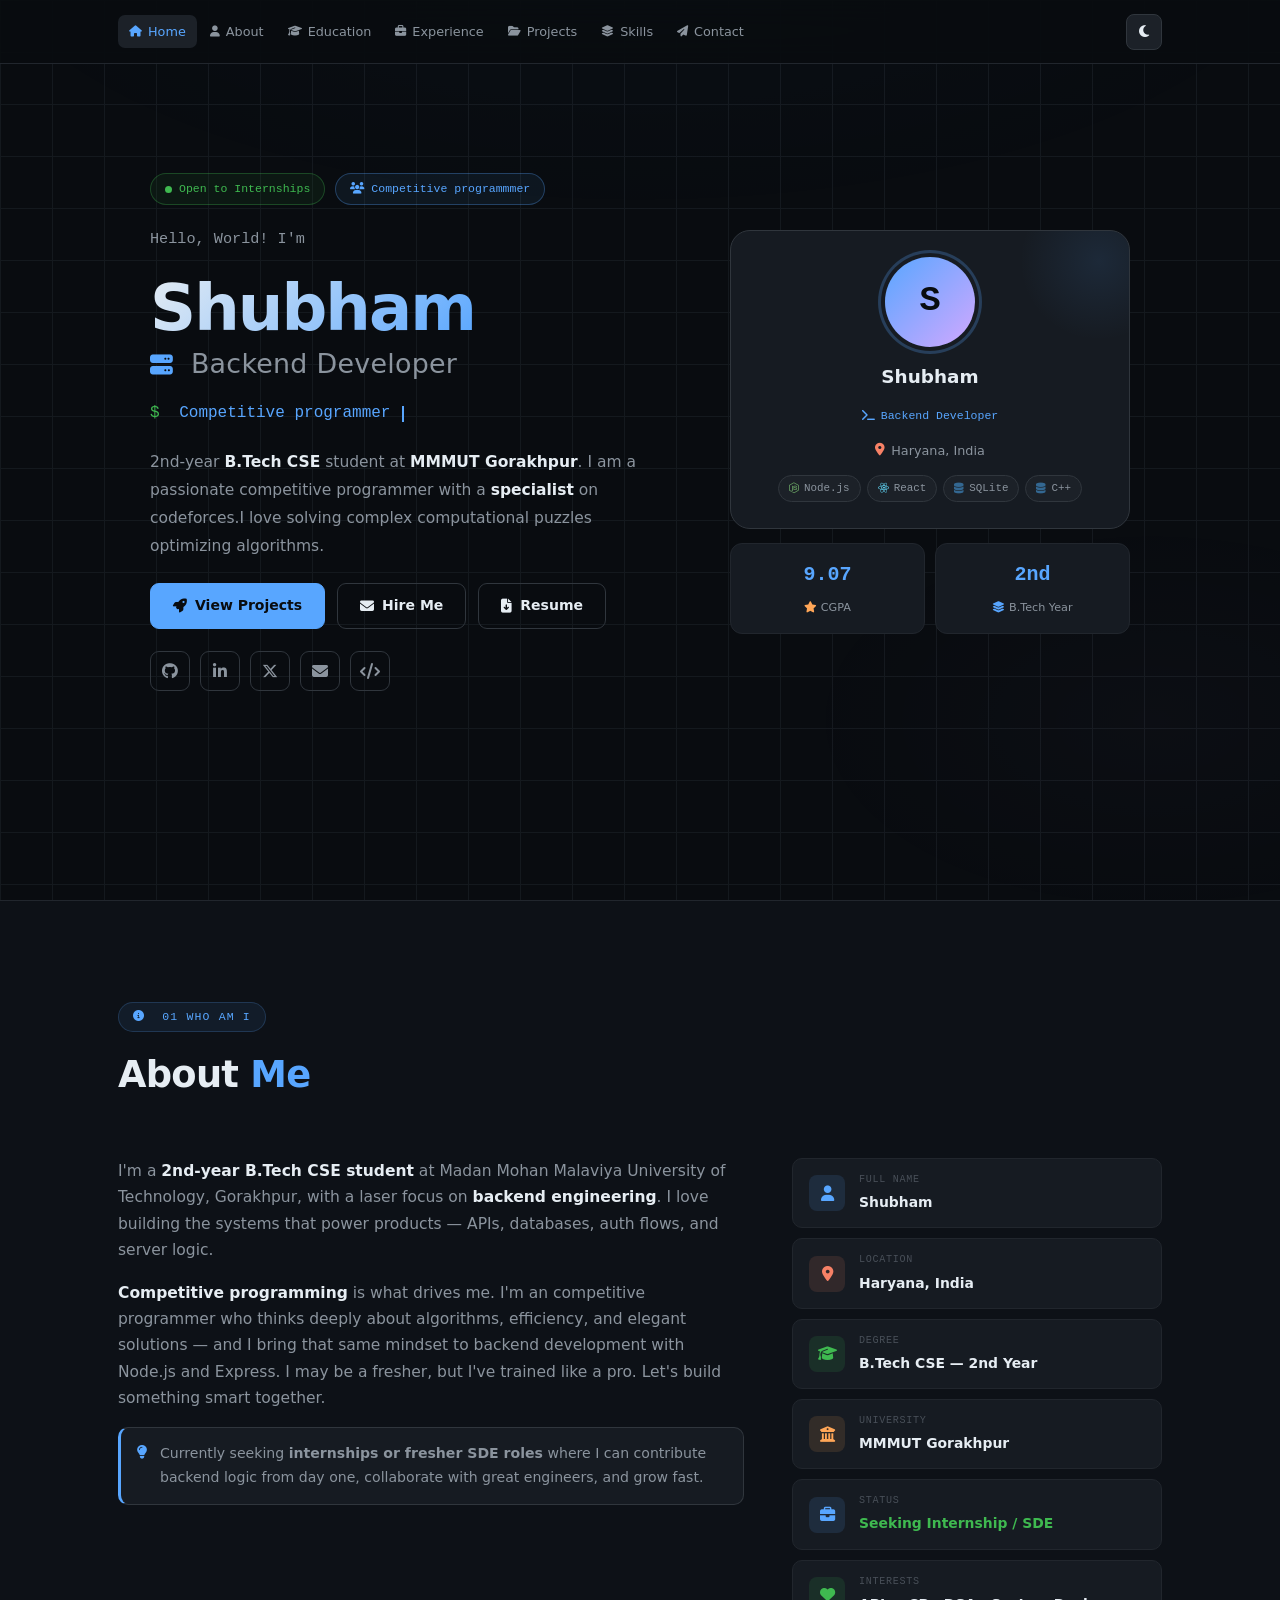
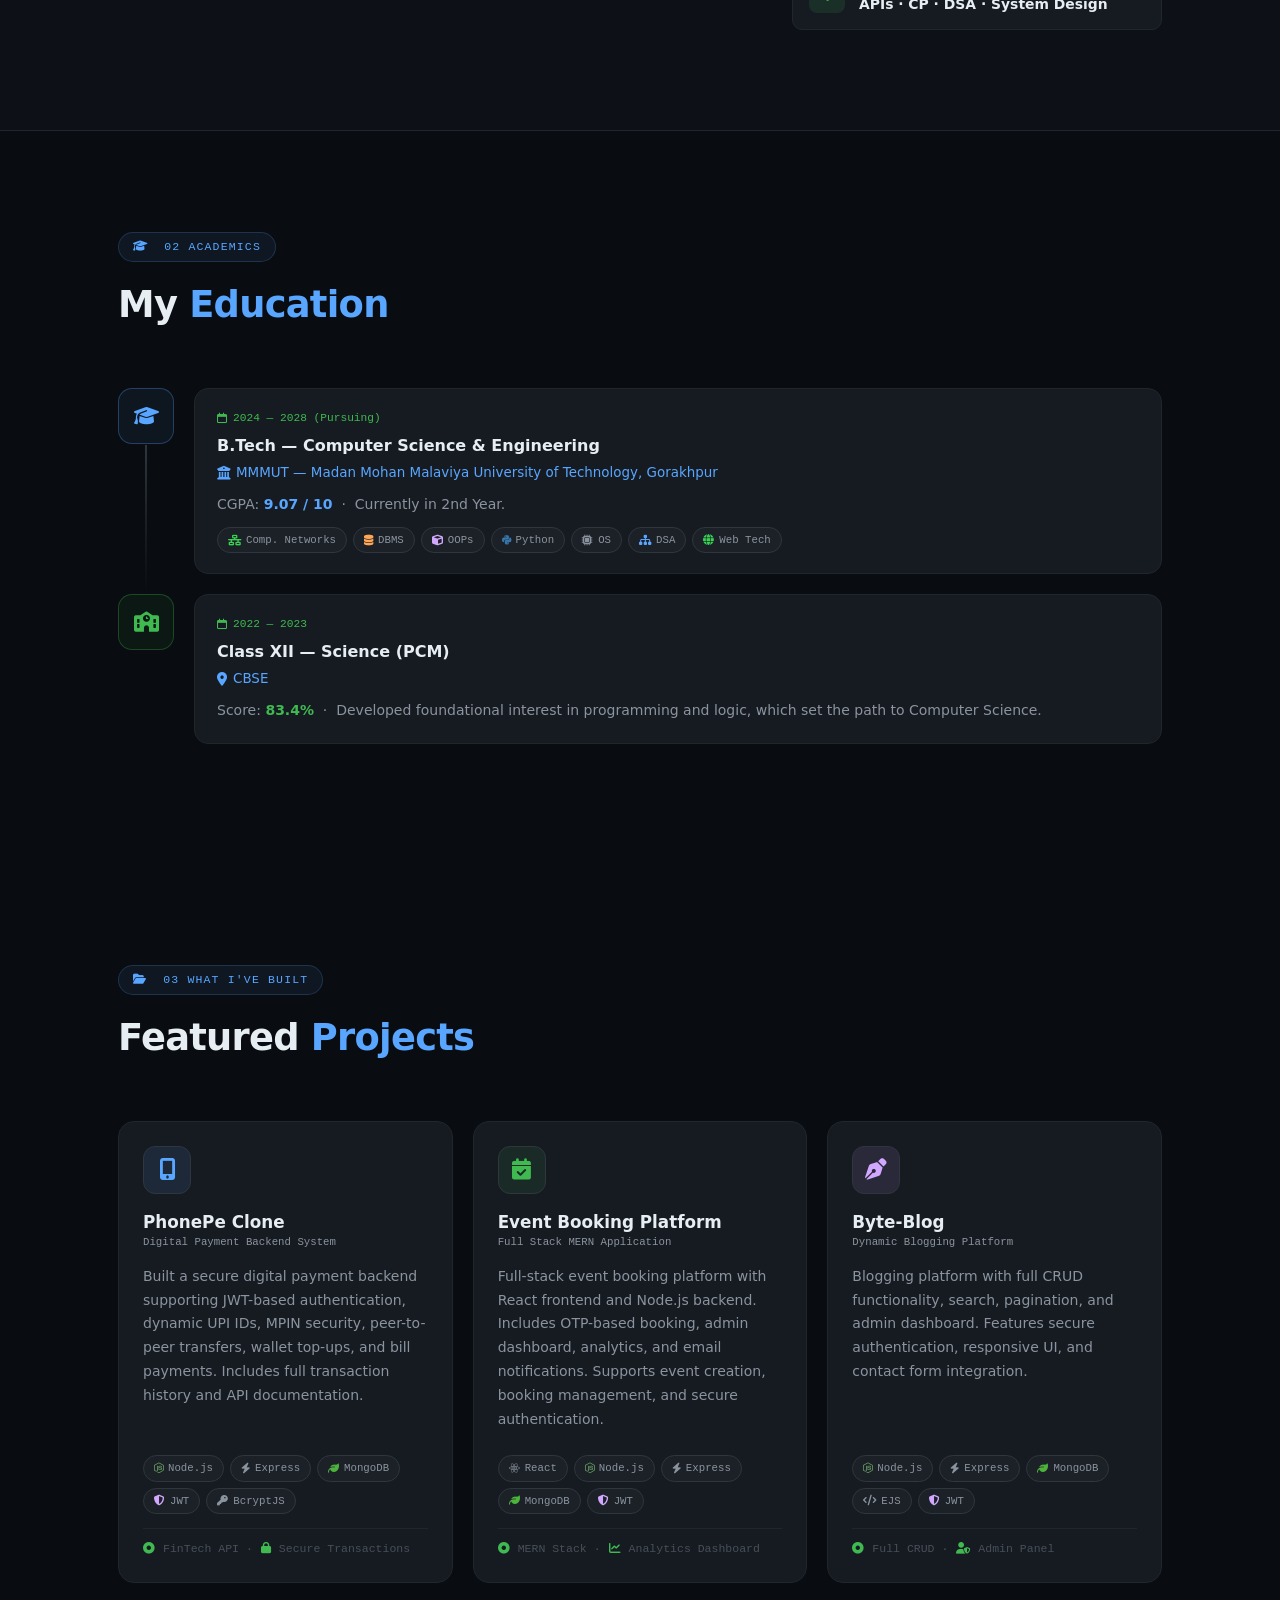
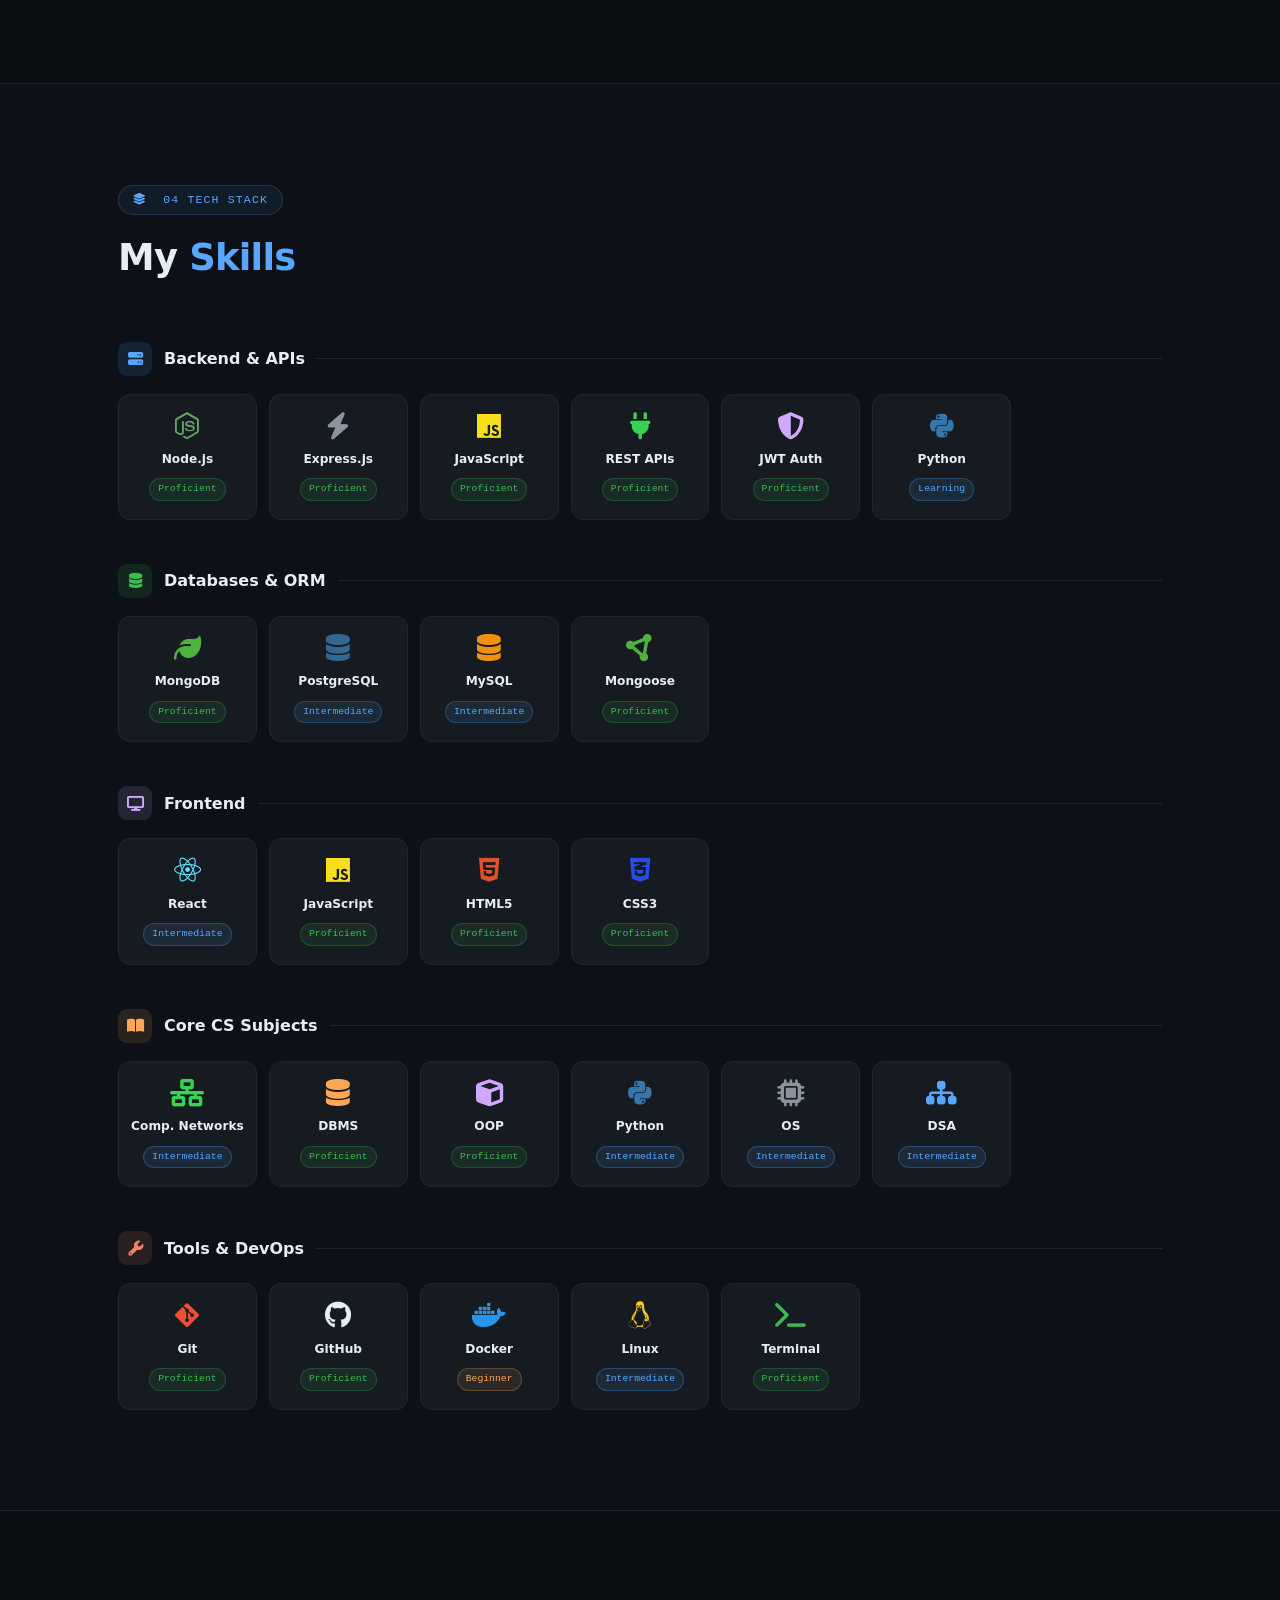
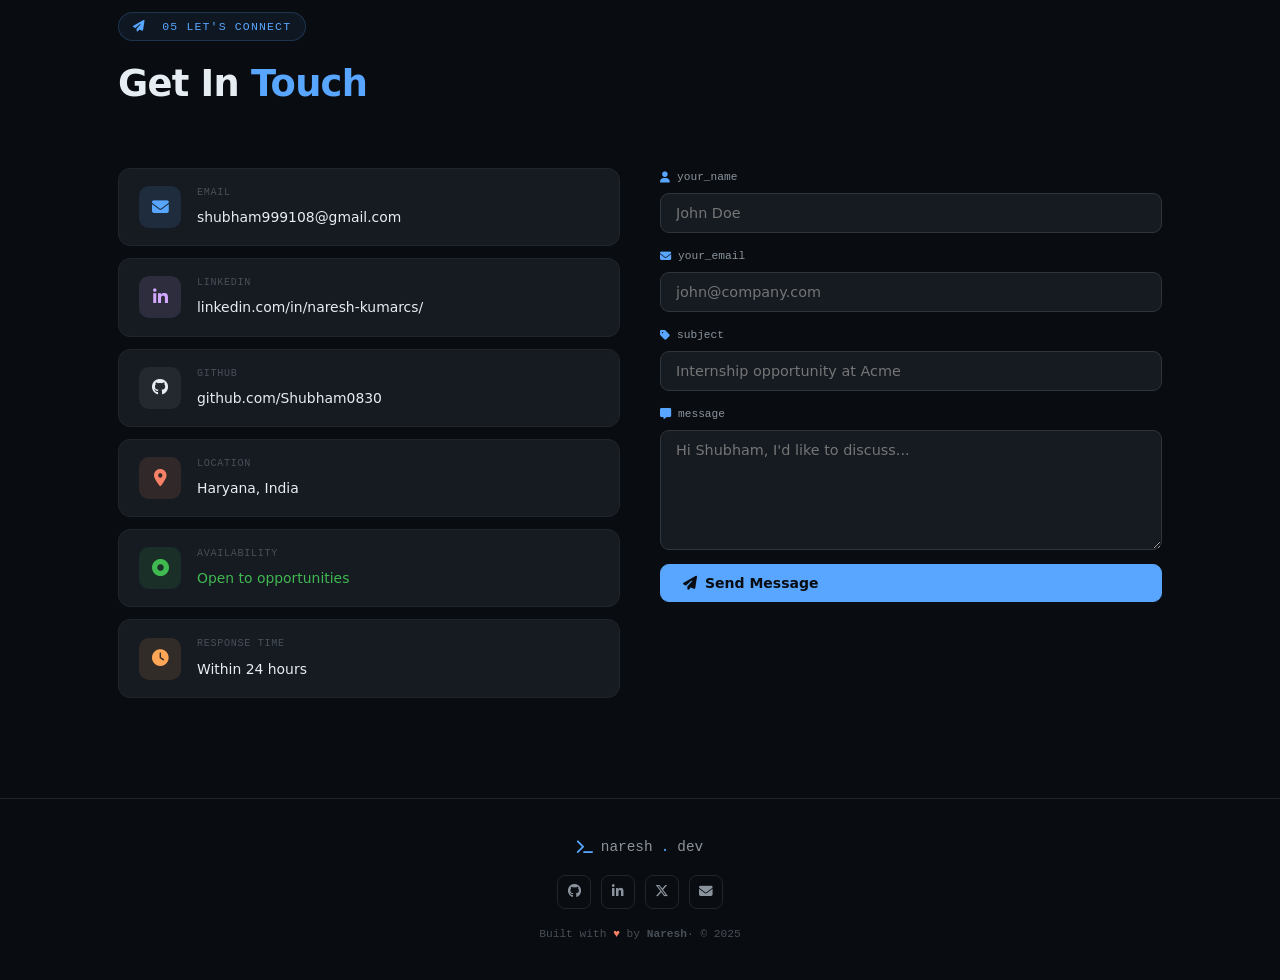
==== portfolios/shubham/2hl/index.html @ 5deadf27 "Add files via upload" ====
<!DOCTYPE html>
<html lang="en" data-theme="dark">
<head>
<meta charset="UTF-8"/>
<meta name="viewport" content="width=device-width,initial-scale=1.0"/>
<title>Shubham</title>
<link rel="stylesheet" href="https://cdnjs.cloudflare.com/ajax/libs/font-awesome/6.5.0/css/all.min.css"/>
<link rel="stylesheet" href="portfolio.css">
</head>
<body>

<!-- ══ NAV ══ -->
<nav>
  <div class="container">
   
    <ul class="nav-links" id="nav-links">
      <li><a href="#hero"       class="nl active"><i class="fa-solid fa-house"></i>Home</a></li>
      <li><a href="#about"      class="nl"><i class="fa-solid fa-user"></i>About</a></li>
      <li><a href="#education"  class="nl"><i class="fa-solid fa-graduation-cap"></i>Education</a></li>
      <li><a href="#experience" class="nl"><i class="fa-solid fa-briefcase"></i>Experience</a></li>
      <li><a href="#projects"   class="nl"><i class="fa-solid fa-folder-open"></i>Projects</a></li>
      <li><a href="#skills"     class="nl"><i class="fa-solid fa-layer-group"></i>Skills</a></li>
      <li><a href="#contact"    class="nl"><i class="fa-solid fa-paper-plane"></i>Contact</a></li>
    </ul>
    <div class="nav-actions">
      <button id="theme-toggle" class="icon-btn" aria-label="Toggle theme"><i class="fa-solid fa-moon"></i></button>
      <button class="icon-btn hamburger" id="hamburger"><i class="fa-solid fa-bars"></i></button>
    </div>
  </div>
</nav>

<!-- Mobile Menu -->
<div class="mobile-menu" id="mobile-menu">
  <a href="#hero"       class="ml"><i class="fa-solid fa-house"></i>Home</a>
  <a href="#about"      class="ml"><i class="fa-solid fa-user"></i>About</a>
  <a href="#education"  class="ml"><i class="fa-solid fa-graduation-cap"></i>Education</a>
  <a href="#experience" class="ml"><i class="fa-solid fa-briefcase"></i>Experience</a>
  <a href="#projects"   class="ml"><i class="fa-solid fa-folder-open"></i>Projects</a>
  <a href="#skills"     class="ml"><i class="fa-solid fa-layer-group"></i>Skills</a>
  <a href="#contact"    class="ml"><i class="fa-solid fa-paper-plane"></i>Contact</a>
</div>

<!-- ══ HERO ══ -->
<section id="hero" class="section">
  <div class="container">
    <div class="hero-layout">

      <!-- LEFT -->
      <div class="hero-left">
        <div class="badge-row reveal">
          <div class="hero-badge badge-green"><div class="pulse"></div>Open to Internships</div>
          <div class="hero-badge badge-blue"><i class="fa-solid fa-users"></i>Competitive programmmer</div>
        </div>

        <div class="hero-greeting reveal d1"><span class="hi"> </span>Hello, World! I'm</div>

        <h1 class="hero-name reveal d2">
          <span class="nm">Shubham</span>
          <!--check-->
          <span class="hero-sub"><i class="fa-solid fa-server" style="color:var(--accent);font-size:.85em"></i>&nbsp; Backend Developer</span>
        </h1>

        <div class="hero-role reveal d3">
          <span class="prompt">$&nbsp;</span><span id="typewriter"></span><span class="cursor"></span>
        </div>

        <p class="hero-bio reveal d3">
          2nd-year <strong>B.Tech CSE</strong> student at <strong>MMMUT Gorakhpur</strong>.
          I am a passionate competitive programmer with a <strong>specialist</strong> on codeforces.I love solving complex computational puzzles optimizing algorithms.
        </p>

        <div class="hero-cta reveal d4">
          <a href="#projects" class="btn btn-primary"><i class="fa-solid fa-rocket"></i>View Projects</a>
          <a href="#contact"  class="btn btn-ghost"><i class="fa-solid fa-envelope"></i>Hire Me</a>
          <a href="#"         class="btn btn-ghost" onclick="return false"><i class="fa-solid fa-file-arrow-down"></i>Resume</a>
        </div>
<!--check-->
        <div class="hero-socials reveal d4">
          <a href="https://github.com/Shubham0830" class="soc" title="GitHub"><i class="fa-brands fa-github"></i></a>
          <a href="https://www.linkedin.com/in/shubham-kumar-aa3285333/" class="soc" title="LinkedIn"><i class="fa-brands fa-linkedin-in"></i></a>
          <a href="#" class="soc" title="Twitter / X"><i class="fa-brands fa-x-twitter"></i></a>
          <a href="mailto:shubham999108@gmail.com" class="soc" title="Email"><i class="fa-solid fa-envelope"></i></a>
          <a href="#" class="soc" title="LeetCode"><i class="fa-solid fa-code"></i></a>
        </div>
      </div>

      <!-- RIGHT -->
      <div class="hero-right">
        <div class="avatar-card reveal sr">
          <div class="avatar-ring">S</div>
          <div class="avatar-name">Shubham</div>
          <div class="avatar-role"><i class="fa-solid fa-terminal"></i>Backend Developer</div>
          <div class="avatar-loc"><i class="fa-solid fa-location-dot"></i>Haryana, India</div>
          <div class="avatar-chips">
            <span class="tag"><i class="fa-brands fa-node-js ic-node"></i>Node.js</span>
            <span class="tag"><i class="fa-brands fa-react ic-react"></i>React</span>
            <span class="tag"><i class="fa-solid fa-database ic-pg"></i>SQLite</span>
            <span class="tag"><i class="fa-solid fa-database ic-pg"></i>C++</span>
          </div>
        </div>

        <div class="stat-row reveal sr d1">
          <div class="stat-box"><span class="stat-val">9.07</span><span class="stat-lbl"><i class="fa-solid fa-star" style="color:var(--orange)"></i> CGPA</span></div>
          <div class="stat-box"><span class="stat-val">2nd</span><span class="stat-lbl"><i class="fa-solid fa-layer-group" style="color:var(--accent)"></i> B.Tech Year</span></div>
        </div>
      </div>

    </div>
  </div>
</section>

<!-- ══ ABOUT ══ -->
<section id="about" class="section">
  <div class="container">
    <div class="s-chip reveal"><i class="fa-solid fa-circle-info"></i>&nbsp;01  Who Am I</div>
    <h2 class="s-title reveal">About <span>Me</span></h2>
    <div class="about-grid">
      <div class="about-text reveal sl">
        <p>I'm a <strong>2nd-year B.Tech CSE student</strong> at Madan Mohan Malaviya University of Technology, Gorakhpur, with a laser focus on <strong>backend engineering</strong>. I love building the systems that power products — APIs, databases, auth flows, and server logic.</p>
        
        <p><strong>Competitive programming</strong> is what drives me. I'm an competitive programmer who thinks deeply about algorithms, efficiency, and elegant solutions — and I bring that same mindset to backend development with Node.js and Express. I may be a fresher, but I've trained like a pro. Let's build something smart together.</p>
        <div class="highlight">
          <i class="fa-solid fa-lightbulb"></i>
          <span>Currently seeking <strong>internships or fresher SDE roles</strong> where I can contribute backend logic from day one, collaborate with great engineers, and grow fast.</span>
        </div>
      </div>

      <div class="info-cards reveal sr">
        <div class="info-card"><div class="info-icon ii-blue"><i class="fa-solid fa-user"></i></div><div><small>Full Name</small><strong>Shubham</strong></div></div>
        <div class="info-card"><div class="info-icon ii-red"><i class="fa-solid fa-location-dot"></i></div><div><small>Location</small><strong>Haryana, India</strong></div></div>
        <div class="info-card"><div class="info-icon ii-green"><i class="fa-solid fa-graduation-cap"></i></div><div><small>Degree</small><strong>B.Tech CSE — 2nd Year</strong></div></div>
        <div class="info-card"><div class="info-icon ii-orange"><i class="fa-solid fa-building-columns"></i></div><div><small>University</small><strong>MMMUT Gorakhpur</strong></div></div>
        <div class="info-card"><div class="info-icon ii-blue"><i class="fa-solid fa-briefcase"></i></div><div><small>Status</small><strong style="color:var(--green)">Seeking Internship / SDE</strong></div></div>
        <div class="info-card"><div class="info-icon ii-green"><i class="fa-solid fa-heart"></i></div><div><small>Interests</small><strong>APIs · CP · DSA  · System Design</strong></div></div>
      </div>
    </div>
  </div>
</section>

<!-- ══ EDUCATION ══ -->
<section id="education" class="section">
  <div class="container">
    <div class="s-chip reveal"><i class="fa-solid fa-graduation-cap"></i>&nbsp;02  Academics</div>
    <h2 class="s-title reveal">My <span>Education</span></h2>
    <div class="timeline">

      <div class="tl-wrap reveal">
        <div class="tl-spine"><div class="tl-ico" style="color:var(--accent);border-color:rgba(88,166,255,.3);background:rgba(88,166,255,.07)"><i class="fa-solid fa-graduation-cap"></i></div></div>
        <div class="tl-body">
          <div class="tl-date"><i class="fa-regular fa-calendar"></i>2024 — 2028 (Pursuing)</div>
          <div class="tl-ttl">B.Tech — Computer Science &amp; Engineering</div>
          <div class="tl-org"><i class="fa-solid fa-building-columns"></i>MMMUT — Madan Mohan Malaviya University of Technology, Gorakhpur</div>
          <div class="tl-txt">CGPA: <strong style="color:var(--accent)">9.07 / 10</strong> &nbsp;·&nbsp; Currently in 2nd Year.</div>
          <div class="chips">
            <span class="chip"><i class="fa-solid fa-network-wired ic-cn"></i>Comp. Networks</span>
            <span class="chip"><i class="fa-solid fa-database ic-dbms"></i>DBMS</span>
            <span class="chip"><i class="fa-solid fa-cube ic-oops"></i>OOPs</span>
            <span class="chip"><i class="fa-brands fa-python ic-py"></i>Python</span>
            <span class="chip"><i class="fa-solid fa-microchip" style="color:var(--muted)"></i>OS</span>
            <span class="chip"><i class="fa-solid fa-sitemap" style="color:var(--accent)"></i>DSA</span>
            <span class="chip"><i class="fa-solid fa-globe ic-cn"></i>Web Tech</span>
          </div>
        </div>
      </div>

      <div class="tl-wrap reveal d1">
        <div class="tl-spine"><div class="tl-ico" style="color:var(--green);border-color:rgba(63,185,80,.3);background:rgba(63,185,80,.07)"><i class="fa-solid fa-school"></i></div></div>
        <div class="tl-body">
          <div class="tl-date"><i class="fa-regular fa-calendar"></i>2022 — 2023</div>
          <div class="tl-ttl">Class XII — Science (PCM)</div>
          <div class="tl-org"><i class="fa-solid fa-location-dot"></i>CBSE</div>
          <div class="tl-txt">Score: <strong style="color:var(--green)">83.4%</strong> &nbsp;·&nbsp; Developed foundational interest in programming and logic, which set the path to Computer Science.</div>
        </div>
      </div>

    </div>
  </div>
</section>

<!-- ══ PROJECTS ══ -->
<section id="projects" class="section">
  <div class="container">
    <div class="s-chip reveal">
      <i class="fa-solid fa-folder-open"></i>&nbsp;03 What I've Built
    </div>
    <h2 class="s-title reveal">Featured <span>Projects</span></h2>

    <div class="projects-grid">

      <!-- PHONEPE CLONE -->
      <div class="proj reveal">
        <div class="proj-hd">
          <div class="proj-ico pi-blue">
            <i class="fa-solid fa-mobile-screen-button"></i>
          </div>
          <div class="proj-acts">
            
          </div>
        </div>

        <div>
          <div class="proj-name">PhonePe Clone</div>
          <div class="proj-sub">Digital Payment Backend System</div>
        </div>

        <div class="proj-desc">
          Built a secure digital payment backend supporting JWT-based authentication,
          dynamic UPI IDs, MPIN security, peer-to-peer transfers, wallet top-ups,
          and bill payments. Includes full transaction history and API documentation.
        </div>

        <div class="chips">
          <span class="chip"><i class="fa-brands fa-node-js ic-node"></i>Node.js</span>
          <span class="chip"><i class="fa-solid fa-bolt ic-expr"></i>Express</span>
          <span class="chip"><i class="fa-solid fa-leaf ic-mongo"></i>MongoDB</span>
          <span class="chip"><i class="fa-solid fa-shield-halved ic-jwt"></i>JWT</span>
          <span class="chip"><i class="fa-solid fa-key"></i>BcryptJS</span>
        </div>

        <div class="proj-footer">
          <i class="fa-solid fa-circle-dot"></i>FinTech API ·
          <i class="fa-solid fa-lock"></i>Secure Transactions
        </div>
      </div>


      <!-- EVENT BOOKING FULL STACK -->
      <div class="proj reveal d1">
        <div class="proj-hd">
          <div class="proj-ico pi-green">
            <i class="fa-solid fa-calendar-check"></i>
          </div>
          <div class="proj-acts">
            
            
          </div>
        </div>

        <div>
          <div class="proj-name">Event Booking Platform</div>
          <div class="proj-sub">Full Stack MERN Application</div>
        </div>

        <div class="proj-desc">
          Full-stack event booking platform with React frontend and Node.js backend.
          Includes OTP-based booking, admin dashboard, analytics, and email notifications.
          Supports event creation, booking management, and secure authentication.
        </div>

        <div class="chips">
          <span class="chip"><i class="fa-brands fa-react"></i>React</span>
          <span class="chip"><i class="fa-brands fa-node-js ic-node"></i>Node.js</span>
          <span class="chip"><i class="fa-solid fa-bolt ic-expr"></i>Express</span>
          <span class="chip"><i class="fa-solid fa-leaf ic-mongo"></i>MongoDB</span>
          <span class="chip"><i class="fa-solid fa-shield-halved ic-jwt"></i>JWT</span>
        </div>

        <div class="proj-footer">
          <i class="fa-solid fa-circle-dot"></i>MERN Stack ·
          <i class="fa-solid fa-chart-line"></i>Analytics Dashboard
        </div>
      </div>


      <!-- BYTE BLOG -->
      <div class="proj reveal d2">
        <div class="proj-hd">
          <div class="proj-ico pi-purple">
            <i class="fa-solid fa-pen-nib"></i>
          </div>
          <div class="proj-acts">
            
          </div>
        </div>

        <div>
          <div class="proj-name">Byte-Blog</div>
          <div class="proj-sub">Dynamic Blogging Platform</div>
        </div>

        <div class="proj-desc">
          Blogging platform with full CRUD functionality, search, pagination,
          and admin dashboard. Features secure authentication, responsive UI,
          and contact form integration.
        </div>

        <div class="chips">
          <span class="chip"><i class="fa-brands fa-node-js ic-node"></i>Node.js</span>
          <span class="chip"><i class="fa-solid fa-bolt ic-expr"></i>Express</span>
          <span class="chip"><i class="fa-solid fa-leaf ic-mongo"></i>MongoDB</span>
          <span class="chip"><i class="fa-solid fa-code"></i>EJS</span>
          <span class="chip"><i class="fa-solid fa-shield-halved ic-jwt"></i>JWT</span>
        </div>

        <div class="proj-footer">
          <i class="fa-solid fa-circle-dot"></i>Full CRUD ·
          <i class="fa-solid fa-user-shield"></i>Admin Panel
        </div>
      </div>

    </div>
  </div>
</section>

<!-- ══ SKILLS ══ -->
<section id="skills" class="section">
  <div class="container">
    <div class="s-chip reveal"><i class="fa-solid fa-layer-group"></i>&nbsp;04  Tech Stack</div>
    <h2 class="s-title reveal">My <span>Skills</span></h2>
    <div class="skill-sections">

      <!-- Backend -->
      <div class="reveal">
        <div class="skill-hd">
          <div class="skill-hd-icon ii-blue"><i class="fa-solid fa-server"></i></div>
          <span class="skill-hd-label">Backend &amp; APIs</span>
          <div class="skill-hd-line"></div>
        </div>
        <div class="skills-grid">
          <div class="sk"><i class="fa-brands fa-node-js ic-node"></i><span class="sk-name">Node.js</span><span class="sk-lv lv-pro">Proficient</span></div>
          <div class="sk"><i class="fa-solid fa-bolt ic-expr"></i><span class="sk-name">Express.js</span><span class="sk-lv lv-pro">Proficient</span></div>
          <div class="sk"><i class="fa-brands fa-js ic-js"></i><span class="sk-name">JavaScript</span><span class="sk-lv lv-pro">Proficient</span></div>
          <div class="sk"><i class="fa-solid fa-plug ic-cn"></i><span class="sk-name">REST APIs</span><span class="sk-lv lv-pro">Proficient</span></div>
          <div class="sk"><i class="fa-solid fa-shield-halved ic-jwt"></i><span class="sk-name">JWT Auth</span><span class="sk-lv lv-pro">Proficient</span></div>
          <div class="sk"><i class="fa-brands fa-python ic-py"></i><span class="sk-name">Python</span><span class="sk-lv lv-int">Learning</span></div>
        </div>
      </div>

      <!-- Databases -->
      <div class="reveal d1">
        <div class="skill-hd">
          <div class="skill-hd-icon ii-green"><i class="fa-solid fa-database"></i></div>
          <span class="skill-hd-label">Databases &amp; ORM</span>
          <div class="skill-hd-line"></div>
        </div>
        <div class="skills-grid">
          <div class="sk"><i class="fa-solid fa-leaf ic-mongo"></i><span class="sk-name">MongoDB</span><span class="sk-lv lv-pro">Proficient</span></div>
          <div class="sk"><i class="fa-solid fa-database ic-pg"></i><span class="sk-name">PostgreSQL</span><span class="sk-lv lv-int">Intermediate</span></div>
          <div class="sk"><i class="fa-solid fa-database" style="color:#f29111"></i><span class="sk-name">MySQL</span><span class="sk-lv lv-int">Intermediate</span></div>
          <div class="sk"><i class="fa-solid fa-circle-nodes ic-mongo"></i><span class="sk-name">Mongoose</span><span class="sk-lv lv-pro">Proficient</span></div>
        </div>
      </div>

      <!-- Frontend -->
      <div class="reveal d2">
        <div class="skill-hd">
          <div class="skill-hd-icon ii-purple"><i class="fa-solid fa-display"></i></div>
          <span class="skill-hd-label">Frontend</span>
          <div class="skill-hd-line"></div>
        </div>
        <div class="skills-grid">
          <div class="sk"><i class="fa-brands fa-react ic-react"></i><span class="sk-name">React</span><span class="sk-lv lv-int">Intermediate</span></div>
          <div class="sk"><i class="fa-brands fa-js ic-js"></i><span class="sk-name">JavaScript</span><span class="sk-lv lv-pro">Proficient</span></div>
          <div class="sk"><i class="fa-brands fa-html5 ic-html"></i><span class="sk-name">HTML5</span><span class="sk-lv lv-pro">Proficient</span></div>
          <div class="sk"><i class="fa-brands fa-css3-alt ic-css"></i><span class="sk-name">CSS3</span><span class="sk-lv lv-pro">Proficient</span></div>
        </div>
      </div>

      <!-- Core Subjects -->
      <div class="reveal d3">
        <div class="skill-hd">
          <div class="skill-hd-icon ii-orange"><i class="fa-solid fa-book-open"></i></div>
          <span class="skill-hd-label">Core CS Subjects</span>
          <div class="skill-hd-line"></div>
        </div>
        <div class="skills-grid">
          <div class="sk"><i class="fa-solid fa-network-wired ic-cn"></i><span class="sk-name">Comp. Networks</span><span class="sk-lv lv-int">Intermediate</span></div>
          <div class="sk"><i class="fa-solid fa-database ic-dbms"></i><span class="sk-name">DBMS</span><span class="sk-lv lv-pro">Proficient</span></div>
          <div class="sk"><i class="fa-solid fa-cube ic-oops"></i><span class="sk-name">OOP</span><span class="sk-lv lv-pro">Proficient</span></div>
          <div class="sk"><i class="fa-brands fa-python ic-py"></i><span class="sk-name">Python</span><span class="sk-lv lv-int">Intermediate</span></div>
          <div class="sk"><i class="fa-solid fa-microchip" style="color:var(--muted)"></i><span class="sk-name">OS</span><span class="sk-lv lv-int">Intermediate</span></div>
          <div class="sk"><i class="fa-solid fa-sitemap" style="color:var(--accent)"></i><span class="sk-name">DSA</span><span class="sk-lv lv-int">Intermediate</span></div>
        </div>
      </div>

      <!-- Tools -->
      <div class="reveal d4">
        <div class="skill-hd">
          <div class="skill-hd-icon ii-red"><i class="fa-solid fa-wrench"></i></div>
          <span class="skill-hd-label">Tools &amp; DevOps</span>
          <div class="skill-hd-line"></div>
        </div>
        <div class="skills-grid">
          <div class="sk"><i class="fa-brands fa-git-alt ic-git"></i><span class="sk-name">Git</span><span class="sk-lv lv-pro">Proficient</span></div>
          <div class="sk"><i class="fa-brands fa-github" style="color:var(--text)"></i><span class="sk-name">GitHub</span><span class="sk-lv lv-pro">Proficient</span></div>
          <div class="sk"><i class="fa-brands fa-docker ic-docker"></i><span class="sk-name">Docker</span><span class="sk-lv lv-beg">Beginner</span></div>
          <div class="sk"><i class="fa-brands fa-linux ic-linux"></i><span class="sk-name">Linux</span><span class="sk-lv lv-int">Intermediate</span></div>
          <div class="sk"><i class="fa-solid fa-terminal" style="color:var(--green)"></i><span class="sk-name">Terminal</span><span class="sk-lv lv-pro">Proficient</span></div>
        </div>
      </div>

    </div>
  </div>
</section>

<!-- ══ CONTACT ══ -->
<section id="contact" class="section">
  <div class="container">
    <div class="s-chip reveal"><i class="fa-solid fa-paper-plane"></i>&nbsp;05  Let's Connect</div>
    <h2 class="s-title reveal">Get In <span>Touch</span></h2>
    <div class="contact-grid">

      <div class="c-cards reveal sl">
        <div class="c-card"><div class="c-ico ii-blue"><i class="fa-solid fa-envelope"></i></div><div><small>Email</small><a href="mailto:shubham999108@gmail.com">shubham999108@gmail.com</a></div></div>
        <div class="c-card"><div class="c-ico ii-purple"><i class="fa-brands fa-linkedin-in"></i></div><div><small>LinkedIn</small><a href="https://www.linkedin.com/in/shubham-kumar-aa3285333/">linkedin.com/in/naresh-kumarcs/</a></div></div>
        <div class="c-card"><div class="c-ico" style="background:rgba(255,255,255,.06);color:var(--text)"><i class="fa-brands fa-github"></i></div><div><small>GitHub</small><a href="https://github.com/Shubham0830">github.com/Shubham0830</a></div></div>
        <div class="c-card"><div class="c-ico ii-red"><i class="fa-solid fa-location-dot"></i></div><div><small>Location</small><span>Haryana, India</span></div></div>
        <div class="c-card"><div class="c-ico ii-green"><i class="fa-solid fa-circle-dot"></i></div><div><small>Availability</small><span style="color:var(--green)">Open to opportunities</span></div></div>
        <div class="c-card"><div class="c-ico ii-orange"><i class="fa-solid fa-clock"></i></div><div><small>Response Time</small><span>Within 24 hours</span></div></div>
      </div>

      <div class="c-form reveal sr">
        <div class="fg"><label><i class="fa-solid fa-user"></i>your_name</label><input type="text" id="cn" placeholder="John Doe"/></div>
        <div class="fg"><label><i class="fa-solid fa-envelope"></i>your_email</label><input type="email" id="ce" placeholder="john@company.com"/></div>
        <div class="fg"><label><i class="fa-solid fa-tag"></i>subject</label><input type="text" id="cs" placeholder="Internship opportunity at Acme"/></div>
        <div class="fg"><label><i class="fa-solid fa-message"></i>message</label><textarea id="cm" placeholder="Hi Shubham, I'd like to discuss..."></textarea></div>
        <div id="fm"></div>
        <button class="btn btn-primary" id="send-btn" onclick="sendMsg()">
          <i class="fa-solid fa-paper-plane"></i>Send Message
        </button>
      </div>

    </div>
  </div>
</section>

<!-- ══ FOOTER ══ -->
<footer>
  <div class="container">
    <div class="footer-inner">
      <div class="footer-logo"><i class="fa-solid fa-terminal" style="color:var(--accent)"></i>naresh<span class="fl-dot">.</span>dev</div>
      <div class="footer-soc">
        <a href="https://github.com/Shubham0830" title="GitHub"><i class="fa-brands fa-github"></i></a>
        <a href="https://www.linkedin.com/in/shubham-kumar-aa3285333/" title="LinkedIn"><i class="fa-brands fa-linkedin-in"></i></a>
        <a href="#" title="Twitter"><i class="fa-brands fa-x-twitter"></i></a>
        <a href="mailto:shubham999108@gmail.com" title="Email"><i class="fa-solid fa-envelope"></i></a>
      </div>
      <div class="footer-copy">Built with <span>♥</span> by <strong>Naresh</strong>· © 2025</div>
    </div>
  </div>
</footer>

   <script src="portfolio.js"></script>
</body>
</html>
---- portfolios/shubham/2hl/portfolio.css ----
/* ══════════════════════════════════════
   DESIGN TOKENS
══════════════════════════════════════ */
:root{
  --bg:       #090c10;
  --bg2:      #0d1117;
  --bg3:      #161b22;
  --bg4:      #1c2128;
  --border:   #21262d;
  --border2:  #30363d;
  --text:     #e6edf3;
  --muted:    #8b949e;
  --dim:      #484f58;
  --accent:   #58a6ff;
  --green:    #3fb950;
  --purple:   #d2a8ff;
  --orange:   #ffa657;
  --red:      #f78166;
  --teal:     #39d353;
  --glow-b:   rgba(88,166,255,.18);
  --glow-g:   rgba(63,185,80,.15);
  --glow-p:   rgba(210,168,255,.15);
  --r:        12px;
  --mono:     'JetBrains Mono','Fira Code',monospace;
  --ui:       'Sora','DM Sans',system-ui,sans-serif;
  --nav:      64px;
  --ease:     cubic-bezier(.4,0,.2,1);
}
[data-theme="light"]{
  --bg:      #f0f2f5;
  --bg2:     #f6f8fa;
  --bg3:     #ffffff;
  --bg4:     #eaeef2;
  --border:  #e1e4e8;
  --border2: #d0d7de;
  --text:    #1f2328;
  --muted:   #57606a;
  --dim:     #8c959f;
  --glow-b:  rgba(88,166,255,.10);
}

/* ══ RESET ══ */
*,*::before,*::after{box-sizing:border-box;margin:0;padding:0}
html{scroll-behavior:smooth}
body{font-family:var(--ui);background:var(--bg);color:var(--text);line-height:1.7;overflow-x:hidden;transition:background .35s var(--ease),color .35s var(--ease)}
a{color:var(--accent);text-decoration:none}
ul{list-style:none}
::-webkit-scrollbar{width:5px}
::-webkit-scrollbar-track{background:var(--bg)}
::-webkit-scrollbar-thumb{background:var(--border2);border-radius:99px}
::selection{background:rgba(88,166,255,.25)}

/* ══ BACKGROUND ══ */
body::before{
  content:'';position:fixed;inset:0;
  background:
    radial-gradient(ellipse 90% 55% at 50% -10%,rgba(88,166,255,.06) 0%,transparent 65%),
    radial-gradient(ellipse 50% 40% at 90% 80%,rgba(210,168,255,.04) 0%,transparent 60%),
    linear-gradient(var(--border) 1px,transparent 1px),
    linear-gradient(90deg,var(--border) 1px,transparent 1px);
  background-size:auto,auto,52px 52px,52px 52px;
  opacity:.5;pointer-events:none;z-index:0
}
body>*{position:relative;z-index:1}

/* ══ UTILITY ══ */
.container{max-width:1100px;margin:0 auto;padding:0 28px}
.section{padding:100px 0}
.s-chip{
  display:inline-flex;align-items:center;gap:8px;
  font-family:var(--mono);font-size:.72rem;letter-spacing:.1em;text-transform:uppercase;
  color:var(--accent);background:rgba(88,166,255,.08);
  border:1px solid rgba(88,166,255,.2);
  padding:4px 14px;border-radius:99px;margin-bottom:12px
}
.s-title{font-size:clamp(1.7rem,4vw,2.3rem);font-weight:800;margin-bottom:52px;letter-spacing:-.02em}
.s-title span{color:var(--accent)}
.tag{
  display:inline-flex;align-items:center;gap:5px;
  font-family:var(--mono);font-size:.68rem;
  padding:3px 10px;border-radius:99px;
  border:1px solid var(--border2);color:var(--muted);background:var(--bg4)
}

/* ══ NAVBAR ══ */
nav{
  position:fixed;top:0;left:0;right:0;height:var(--nav);
  background:rgba(9,12,16,.85);backdrop-filter:blur(24px);
  border-bottom:1px solid var(--border);z-index:1000;
  transition:background .35s var(--ease)
}
[data-theme="light"] nav{background:rgba(240,242,245,.9)}
nav .container{height:100%;display:flex;align-items:center;justify-content:space-between;gap:16px}
.nav-logo{font-family:var(--mono);font-weight:700;font-size:1rem;color:var(--text);display:flex;align-items:center;gap:10px}
.logo-icon{
  width:34px;height:34px;border-radius:8px;
  background:linear-gradient(135deg,var(--accent),var(--purple));
  display:flex;align-items:center;justify-content:center;
  font-size:.85rem;color:#090c10;font-weight:900
}
.nav-logo .dot{color:var(--accent)}
.nav-links{display:flex;align-items:center;gap:2px}
.nav-links a{
  font-size:.8rem;font-weight:500;color:var(--muted);
  padding:6px 11px;border-radius:7px;
  transition:color .2s,background .2s;
  display:flex;align-items:center;gap:6px
}
.nav-links a i{font-size:.7rem}
.nav-links a:hover,.nav-links a.active{color:var(--text);background:var(--bg4)}
.nav-links a.active{color:var(--accent)}
.nav-actions{display:flex;align-items:center;gap:8px}
.icon-btn{
  background:var(--bg4);border:1px solid var(--border2);color:var(--text);
  width:36px;height:36px;border-radius:8px;cursor:pointer;font-size:.85rem;
  display:flex;align-items:center;justify-content:center;transition:all .2s
}
.icon-btn:hover{border-color:var(--accent);color:var(--accent)}
.hamburger{display:none}
.mobile-menu{
  display:none;position:fixed;top:var(--nav);left:0;right:0;
  background:var(--bg3);border-bottom:1px solid var(--border);
  padding:16px 24px;flex-direction:column;gap:4px;z-index:999
}
.mobile-menu.open{display:flex}
.mobile-menu a{color:var(--muted);font-size:.9rem;padding:10px 14px;border-radius:8px;display:flex;align-items:center;gap:10px;transition:all .2s}
.mobile-menu a:hover{color:var(--accent);background:var(--bg4)}

/* ══ HERO ══ */
#hero{min-height:100vh;display:flex;align-items:center;padding-top:var(--nav)}
.hero-layout{display:grid;grid-template-columns:1fr 400px;gap:60px;align-items:center}
.hero-left{display:flex;flex-direction:column;gap:22px}
.badge-row{display:flex;flex-wrap:wrap;gap:10px}
.hero-badge{
  display:inline-flex;align-items:center;gap:7px;
  font-family:var(--mono);font-size:.72rem;
  padding:5px 14px;border-radius:99px;border:1px solid;width:fit-content
}
.badge-green{color:var(--green);border-color:rgba(63,185,80,.3);background:rgba(63,185,80,.07)}
.badge-blue{color:var(--accent);border-color:rgba(88,166,255,.3);background:rgba(88,166,255,.07)}
.pulse{width:7px;height:7px;border-radius:50%;background:currentColor;animation:pulse 2s infinite}
@keyframes pulse{0%,100%{opacity:1;transform:scale(1)}50%{opacity:.4;transform:scale(.65)}}
.hero-greeting{font-family:var(--mono);font-size:.95rem;color:var(--muted)}
.hero-greeting .hi{color:var(--orange)}
.hero-name{font-size:clamp(2.6rem,6vw,4rem);font-weight:900;line-height:1.05;letter-spacing:-.03em}
.nm{
  background:linear-gradient(135deg,var(--text) 0%,var(--accent) 100%);
  -webkit-background-clip:text;-webkit-text-fill-color:transparent;background-clip:text
}
.hero-sub{display:block;font-size:.42em;font-weight:400;color:var(--muted);letter-spacing:.01em;margin-top:8px;font-family:var(--ui)}
.hero-role{display:flex;align-items:center;gap:10px;font-family:var(--mono);font-size:1rem;color:var(--accent)}
.prompt{color:var(--green)}
.cursor{display:inline-block;width:2px;height:1em;background:var(--accent);margin-left:2px;vertical-align:middle;animation:blink 1s step-end infinite}
@keyframes blink{50%{opacity:0}}
.hero-bio{max-width:520px;color:var(--muted);font-size:.97rem;line-height:1.8}
.hero-bio strong{color:var(--text)}
.hero-bio code{font-family:var(--mono);font-size:.82em;color:var(--purple);background:var(--bg4);padding:2px 7px;border-radius:5px;border:1px solid var(--border2)}
.hero-cta{display:flex;flex-wrap:wrap;gap:12px}
.btn{display:inline-flex;align-items:center;gap:8px;font-size:.875rem;font-weight:600;padding:10px 22px;border-radius:9px;border:1px solid transparent;cursor:pointer;font-family:var(--ui);transition:all .22s var(--ease)}
.btn-primary{background:var(--accent);color:#090c10;border-color:var(--accent)}
.btn-primary:hover{filter:brightness(1.1);transform:translateY(-2px);box-shadow:0 10px 28px rgba(88,166,255,.3)}
.btn-ghost{background:transparent;color:var(--text);border-color:var(--border2)}
.btn-ghost:hover{border-color:var(--accent);color:var(--accent);transform:translateY(-2px)}
.hero-socials{display:flex;gap:10px}
.soc{
  width:40px;height:40px;border-radius:9px;
  border:1px solid var(--border2);display:flex;align-items:center;justify-content:center;
  color:var(--muted);font-size:1rem;transition:all .22s
}
.soc:hover{border-color:var(--accent);color:var(--accent);transform:translateY(-3px);box-shadow:0 6px 18px rgba(88,166,255,.2)}

/* hero right */
.hero-right{display:flex;flex-direction:column;gap:14px}
.avatar-card{
  background:var(--bg3);border:1px solid var(--border2);border-radius:20px;
  padding:26px;display:flex;flex-direction:column;align-items:center;gap:14px;
  position:relative;overflow:hidden
}
.avatar-card::before{
  content:'';position:absolute;top:-50px;right:-50px;width:160px;height:160px;
  background:radial-gradient(circle,rgba(88,166,255,.1),transparent 70%);border-radius:50%
}
.avatar-ring{
  width:90px;height:90px;border-radius:50%;
  background:linear-gradient(135deg,var(--accent),var(--purple));
  display:flex;align-items:center;justify-content:center;
  font-size:2.2rem;font-weight:900;color:#090c10;font-family:var(--mono);
  box-shadow:0 0 0 4px var(--bg3),0 0 0 7px rgba(88,166,255,.25)
}
.avatar-name{font-weight:700;font-size:1.15rem;color:var(--text)}
.avatar-role{font-family:var(--mono);font-size:.72rem;color:var(--accent);display:flex;align-items:center;gap:6px}
.avatar-loc{display:flex;align-items:center;gap:6px;font-size:.8rem;color:var(--muted)}
.avatar-loc i{color:var(--red)}
.avatar-chips{display:flex;flex-wrap:wrap;gap:6px;justify-content:center}

.stat-row{display:grid;grid-template-columns:repeat(2,1fr);gap:10px}
.stat-box{
  background:var(--bg3);border:1px solid var(--border);border-radius:12px;
  padding:14px;text-align:center;transition:border-color .2s
}
.stat-box:hover{border-color:var(--accent)}
.stat-val{font-family:var(--mono);font-size:1.25rem;font-weight:700;color:var(--accent);display:block}
.stat-lbl{font-size:.7rem;color:var(--muted)}

.code-card{background:var(--bg3);border:1px solid var(--border2);border-radius:16px;overflow:hidden}
.code-bar{display:flex;align-items:center;gap:7px;padding:10px 16px;background:var(--bg4);border-bottom:1px solid var(--border)}
.dot-r{width:10px;height:10px;border-radius:50%;background:#f78166}
.dot-y{width:10px;height:10px;border-radius:50%;background:#ffa657}
.dot-g{width:10px;height:10px;border-radius:50%;background:#3fb950}
.code-bar span{font-family:var(--mono);font-size:.7rem;color:var(--muted);margin-left:4px}
.code-body{padding:16px 20px;font-family:var(--mono);font-size:.77rem;line-height:2}
.cl{color:var(--muted)}.ck{color:var(--purple)}.cs{color:var(--green)}.cv{color:var(--orange)}.cn{color:var(--accent)}.cb{color:var(--red)}

/* ══ ABOUT ══ */
#about{background:var(--bg2);border-top:1px solid var(--border);border-bottom:1px solid var(--border)}
.about-grid{display:grid;grid-template-columns:1fr 370px;gap:48px;align-items:start}
.about-text p{color:var(--muted);margin-bottom:16px;font-size:.97rem}
.about-text p strong{color:var(--text)}
.highlight{
  display:flex;align-items:flex-start;gap:12px;
  background:var(--bg3);border:1px solid var(--border2);border-left:3px solid var(--accent);
  border-radius:10px;padding:14px 16px;margin-top:8px;font-size:.88rem;color:var(--muted)
}
.highlight i{color:var(--accent);margin-top:3px;flex-shrink:0}
.info-cards{display:flex;flex-direction:column;gap:10px}
.info-card{
  display:flex;align-items:center;gap:14px;
  background:var(--bg3);border:1px solid var(--border);border-radius:10px;
  padding:12px 16px;transition:border-color .2s,transform .2s
}
.info-card:hover{border-color:var(--accent);transform:translateX(4px)}
.info-icon{width:36px;height:36px;border-radius:8px;flex-shrink:0;display:flex;align-items:center;justify-content:center;font-size:.95rem}
.ii-blue{background:rgba(88,166,255,.12);color:var(--accent)}
.ii-green{background:rgba(63,185,80,.12);color:var(--green)}
.ii-purple{background:rgba(210,168,255,.12);color:var(--purple)}
.ii-orange{background:rgba(255,166,87,.12);color:var(--orange)}
.ii-red{background:rgba(247,129,102,.12);color:var(--red)}
.info-card div small{display:block;font-family:var(--mono);font-size:.63rem;color:var(--dim);text-transform:uppercase;letter-spacing:.07em}
.info-card div strong{color:var(--text);font-size:.87rem}

/* ══ TIMELINE ══ */
.timeline{display:flex;flex-direction:column;gap:0}
.tl-wrap{display:grid;grid-template-columns:56px 1fr;gap:0 20px;position:relative}
.tl-wrap:not(:last-child) .tl-spine::after{content:'';position:absolute;left:27px;top:57px;bottom:0;width:2px;background:linear-gradient(to bottom,var(--border2),transparent)}
.tl-spine{position:relative}
.tl-ico{
  width:56px;height:56px;border-radius:14px;z-index:1;position:relative;
  display:flex;align-items:center;justify-content:center;font-size:1.25rem;
  border:1px solid var(--border2);background:var(--bg3)
}
.tl-body{
  background:var(--bg3);border:1px solid var(--border);border-radius:14px;
  padding:20px 22px;margin-bottom:20px;transition:border-color .2s,box-shadow .2s
}
.tl-body:hover{border-color:var(--accent);box-shadow:0 0 0 1px rgba(88,166,255,.08)}
.tl-date{font-family:var(--mono);font-size:.7rem;color:var(--green);margin-bottom:4px;display:flex;align-items:center;gap:6px}
.tl-ttl{font-weight:700;font-size:1rem;color:var(--text);margin-bottom:3px}
.tl-org{font-size:.84rem;color:var(--accent);margin-bottom:8px;display:flex;align-items:center;gap:6px}
.tl-txt{color:var(--muted);font-size:.875rem;line-height:1.7}
.chips{display:flex;flex-wrap:wrap;gap:6px;margin-top:10px}
.chip{display:inline-flex;align-items:center;gap:5px;font-family:var(--mono);font-size:.67rem;padding:3px 10px;border-radius:99px;background:var(--bg4);border:1px solid var(--border2);color:var(--muted)}

/* ══ PROJECTS ══ */
.projects-grid{display:grid;grid-template-columns:repeat(auto-fill,minmax(310px,1fr));gap:20px}
.proj{
  background:var(--bg3);border:1px solid var(--border);border-radius:16px;
  padding:24px;display:flex;flex-direction:column;gap:14px;
  transition:border-color .25s,transform .25s,box-shadow .25s;position:relative;overflow:hidden
}
.proj::after{content:'';position:absolute;top:0;left:0;right:0;height:2px;background:linear-gradient(90deg,var(--accent),var(--purple));opacity:0;transition:opacity .25s}
.proj:hover{border-color:var(--accent);transform:translateY(-5px);box-shadow:0 20px 48px rgba(0,0,0,.35)}
.proj:hover::after{opacity:1}
.proj-hd{display:flex;align-items:flex-start;justify-content:space-between;gap:12px}
.proj-ico{width:48px;height:48px;border-radius:12px;flex-shrink:0;display:flex;align-items:center;justify-content:center;font-size:1.35rem;border:1px solid var(--border2)}
.pi-blue{background:rgba(88,166,255,.1);color:var(--accent)}
.pi-green{background:rgba(63,185,80,.1);color:var(--green)}
.pi-purple{background:rgba(210,168,255,.1);color:var(--purple)}
.proj-acts{display:flex;gap:7px}
.proj-acts a{width:30px;height:30px;border-radius:7px;border:1px solid var(--border2);display:flex;align-items:center;justify-content:center;color:var(--muted);font-size:.78rem;transition:all .2s}
.proj-acts a:hover{border-color:var(--accent);color:var(--accent)}
.proj-name{font-weight:700;font-size:1.05rem;color:var(--text)}
.proj-sub{font-family:var(--mono);font-size:.67rem;color:var(--muted);margin-top:-4px}
.proj-desc{color:var(--muted);font-size:.875rem;line-height:1.7;flex:1}
.proj-footer{display:flex;align-items:center;gap:8px;padding-top:10px;border-top:1px solid var(--border);font-size:.72rem;color:var(--dim);font-family:var(--mono)}
.proj-footer i{color:var(--green)}

/* ══ SKILLS ══ */
#skills{background:var(--bg2);border-top:1px solid var(--border);border-bottom:1px solid var(--border)}
.skill-sections{display:flex;flex-direction:column;gap:44px}
.skill-hd{display:flex;align-items:center;gap:12px;margin-bottom:18px}
.skill-hd-icon{width:34px;height:34px;border-radius:9px;display:flex;align-items:center;justify-content:center;font-size:.95rem}
.skill-hd-label{font-weight:700;font-size:1rem;color:var(--text)}
.skill-hd-line{flex:1;height:1px;background:var(--border)}
.skills-grid{display:grid;grid-template-columns:repeat(auto-fill,minmax(128px,1fr));gap:12px}
.sk{
  background:var(--bg3);border:1px solid var(--border);border-radius:12px;
  padding:18px 12px;display:flex;flex-direction:column;align-items:center;gap:9px;
  text-align:center;cursor:default;transition:all .22s;position:relative;overflow:hidden
}
.sk::before{content:'';position:absolute;inset:0;background:radial-gradient(circle at 50% 0%,var(--glow-b),transparent 70%);opacity:0;transition:opacity .3s}
.sk:hover{transform:translateY(-4px);border-color:var(--accent);box-shadow:0 12px 32px rgba(0,0,0,.3)}
.sk:hover::before{opacity:1}
.sk i{font-size:1.7rem;position:relative}
.sk-name{font-size:.76rem;font-weight:600;color:var(--text);position:relative}
.sk-lv{font-family:var(--mono);font-size:.61rem;padding:2px 8px;border-radius:99px;position:relative}
.lv-pro{color:var(--green);background:rgba(63,185,80,.1);border:1px solid rgba(63,185,80,.25)}
.lv-int{color:var(--accent);background:rgba(88,166,255,.1);border:1px solid rgba(88,166,255,.25)}
.lv-beg{color:var(--orange);background:rgba(255,166,87,.1);border:1px solid rgba(255,166,87,.25)}
/* icon colours */
.ic-js{color:#f7df1e}.ic-node{color:#68a063}.ic-react{color:#61dafb}
.ic-mongo{color:#4db33d}.ic-redis{color:#d82c20}.ic-pg{color:#336791}
.ic-prisma{color:#5a67d8}.ic-expr{color:#8b949e}.ic-jwt{color:var(--purple)}
.ic-git{color:#f05032}.ic-docker{color:#2496ed}.ic-linux{color:#fcc624}
.ic-html{color:#e34f26}.ic-css{color:#264de4}.ic-py{color:#3776ab}
.ic-cn{color:var(--teal)}.ic-dbms{color:var(--orange)}.ic-oops{color:var(--purple)}

/* ══ CONTACT ══ */
.contact-grid{display:grid;grid-template-columns:1fr 1fr;gap:40px;align-items:start}
.c-cards{display:flex;flex-direction:column;gap:12px}
.c-card{display:flex;align-items:center;gap:16px;background:var(--bg3);border:1px solid var(--border);border-radius:12px;padding:15px 20px;transition:border-color .2s,transform .2s}
.c-card:hover{border-color:var(--accent);transform:translateX(4px)}
.c-ico{width:42px;height:42px;border-radius:10px;flex-shrink:0;display:flex;align-items:center;justify-content:center;font-size:1.05rem}
.c-card div small{display:block;font-family:var(--mono);font-size:.63rem;color:var(--dim);text-transform:uppercase;letter-spacing:.07em;margin-bottom:2px}
.c-card div a,.c-card div span{color:var(--text);font-size:.87rem}
.c-form{display:flex;flex-direction:column;gap:14px}
.fg{display:flex;flex-direction:column;gap:6px}
.fg label{font-family:var(--mono);font-size:.7rem;color:var(--muted);display:flex;align-items:center;gap:7px}
.fg label i{color:var(--accent)}
.fg input,.fg textarea{background:var(--bg3);border:1px solid var(--border2);border-radius:9px;padding:11px 15px;color:var(--text);font-family:var(--ui);font-size:.9rem;outline:none;transition:border-color .2s,box-shadow .2s;resize:vertical}
.fg input:focus,.fg textarea:focus{border-color:var(--accent);box-shadow:0 0 0 3px var(--glow-b)}
.fg textarea{min-height:120px}
#fm{font-size:.8rem;font-family:var(--mono);display:none;padding:8px 12px;border-radius:7px;align-items:center;gap:8px}
#fm.ok{color:var(--green);background:rgba(63,185,80,.08);border:1px solid rgba(63,185,80,.25);display:flex}
#fm.err{color:var(--red);background:rgba(247,129,102,.08);border:1px solid rgba(247,129,102,.25);display:flex}

/* ══ FOOTER ══ */
footer{padding:36px 0;border-top:1px solid var(--border);text-align:center}
.footer-inner{display:flex;flex-direction:column;align-items:center;gap:16px}
.footer-logo{font-family:var(--mono);font-size:.9rem;color:var(--muted);display:flex;align-items:center;gap:8px}
.footer-logo .fl-dot{color:var(--accent)}
.footer-soc{display:flex;gap:10px}
.footer-soc a{width:34px;height:34px;border-radius:8px;border:1px solid var(--border);display:flex;align-items:center;justify-content:center;color:var(--muted);font-size:.85rem;transition:all .2s}
.footer-soc a:hover{border-color:var(--accent);color:var(--accent)}
.footer-copy{font-family:var(--mono);font-size:.7rem;color:var(--dim)}
.footer-copy span{color:var(--red)}

/* ══ SCROLL REVEAL ══ */
.reveal{opacity:0;transform:translateY(30px);transition:opacity .6s var(--ease),transform .6s var(--ease)}
.reveal.sl{transform:translateX(-30px)}
.reveal.sr{transform:translateX(30px)}
.reveal.vis{opacity:1;transform:none}
.d1{transition-delay:.08s}.d2{transition-delay:.16s}.d3{transition-delay:.24s}.d4{transition-delay:.32s}

/* ══ RESPONSIVE ══ */
@media(max-width:900px){
  .hero-layout,.about-grid,.contact-grid{grid-template-columns:1fr}
  .hero-right{display:none}
}
@media(max-width:768px){
  .nav-links{display:none}
  .hamburger{display:flex}
  .section{padding:64px 0}
}
@media(max-width:480px){
  .projects-grid{grid-template-columns:1fr}
  .skills-grid{grid-template-columns:repeat(3,1fr)}
  .stat-row{grid-template-columns:repeat(2,1fr)}
}
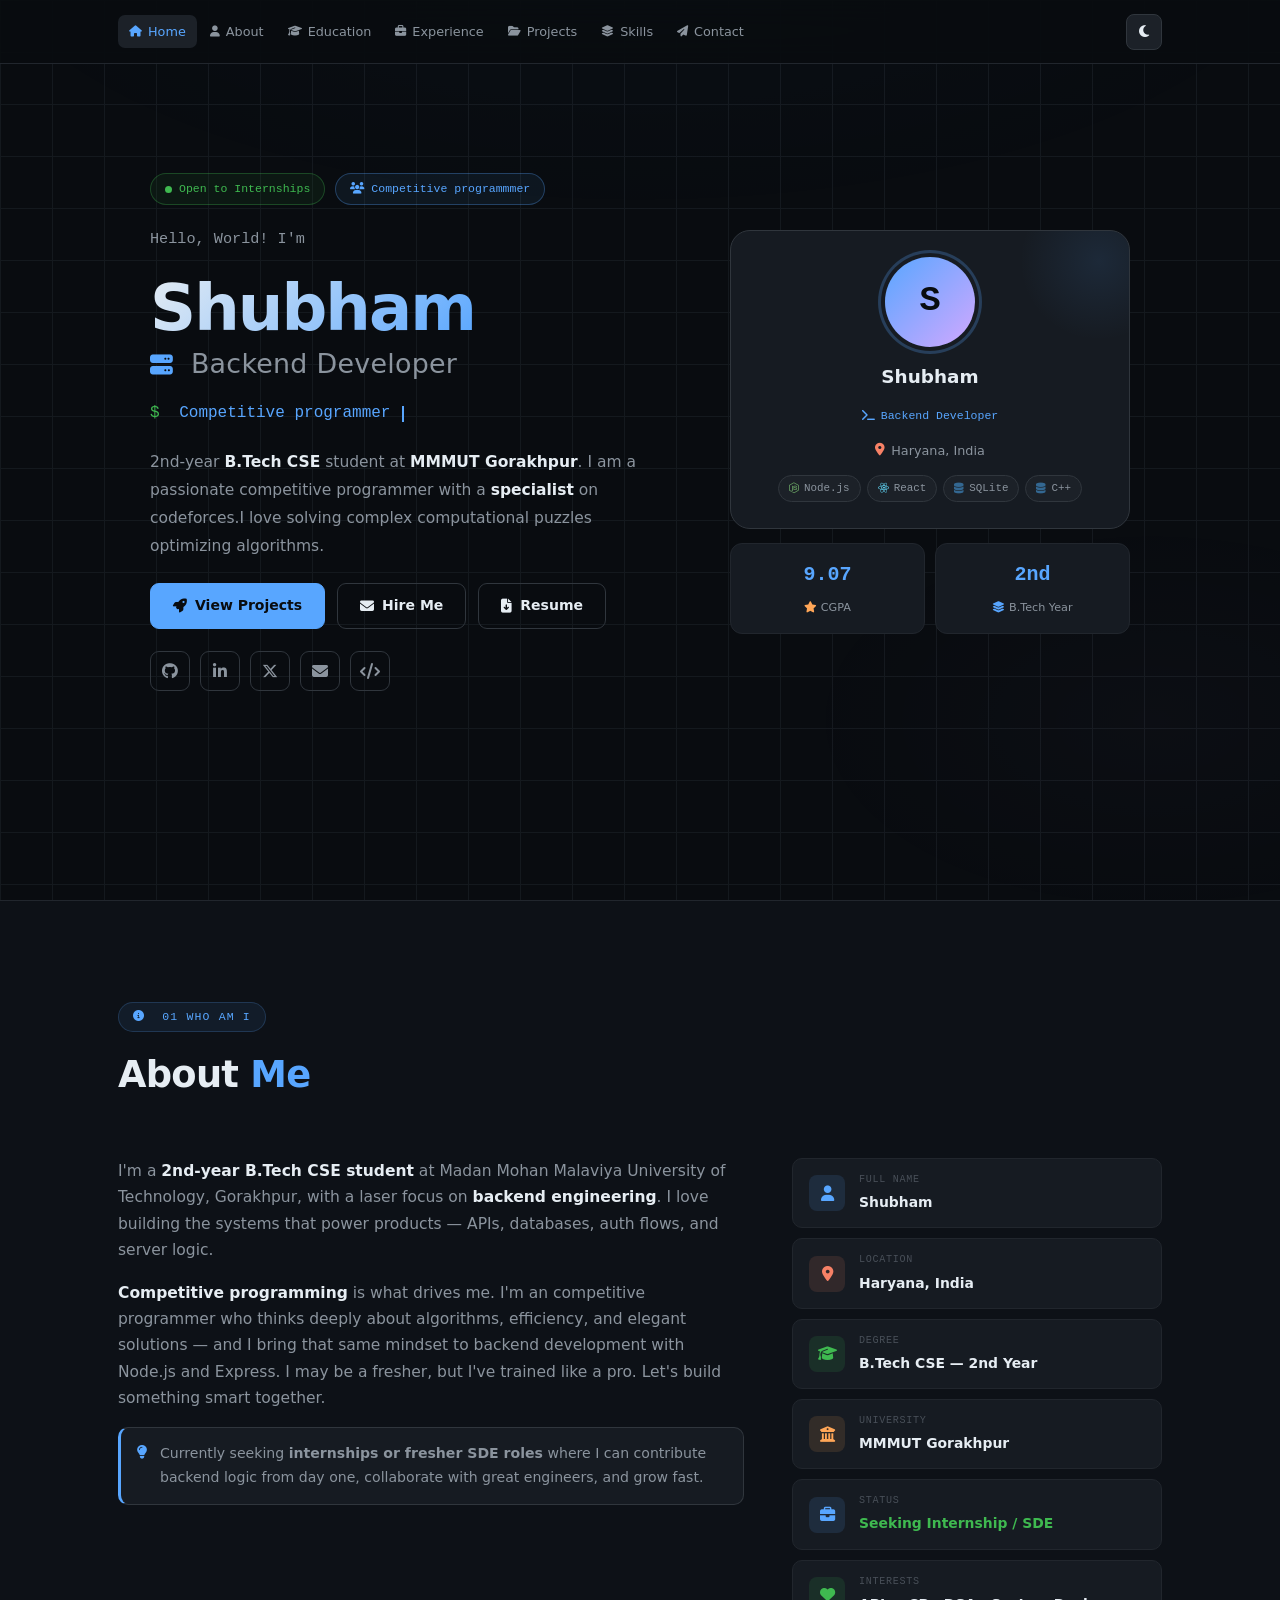
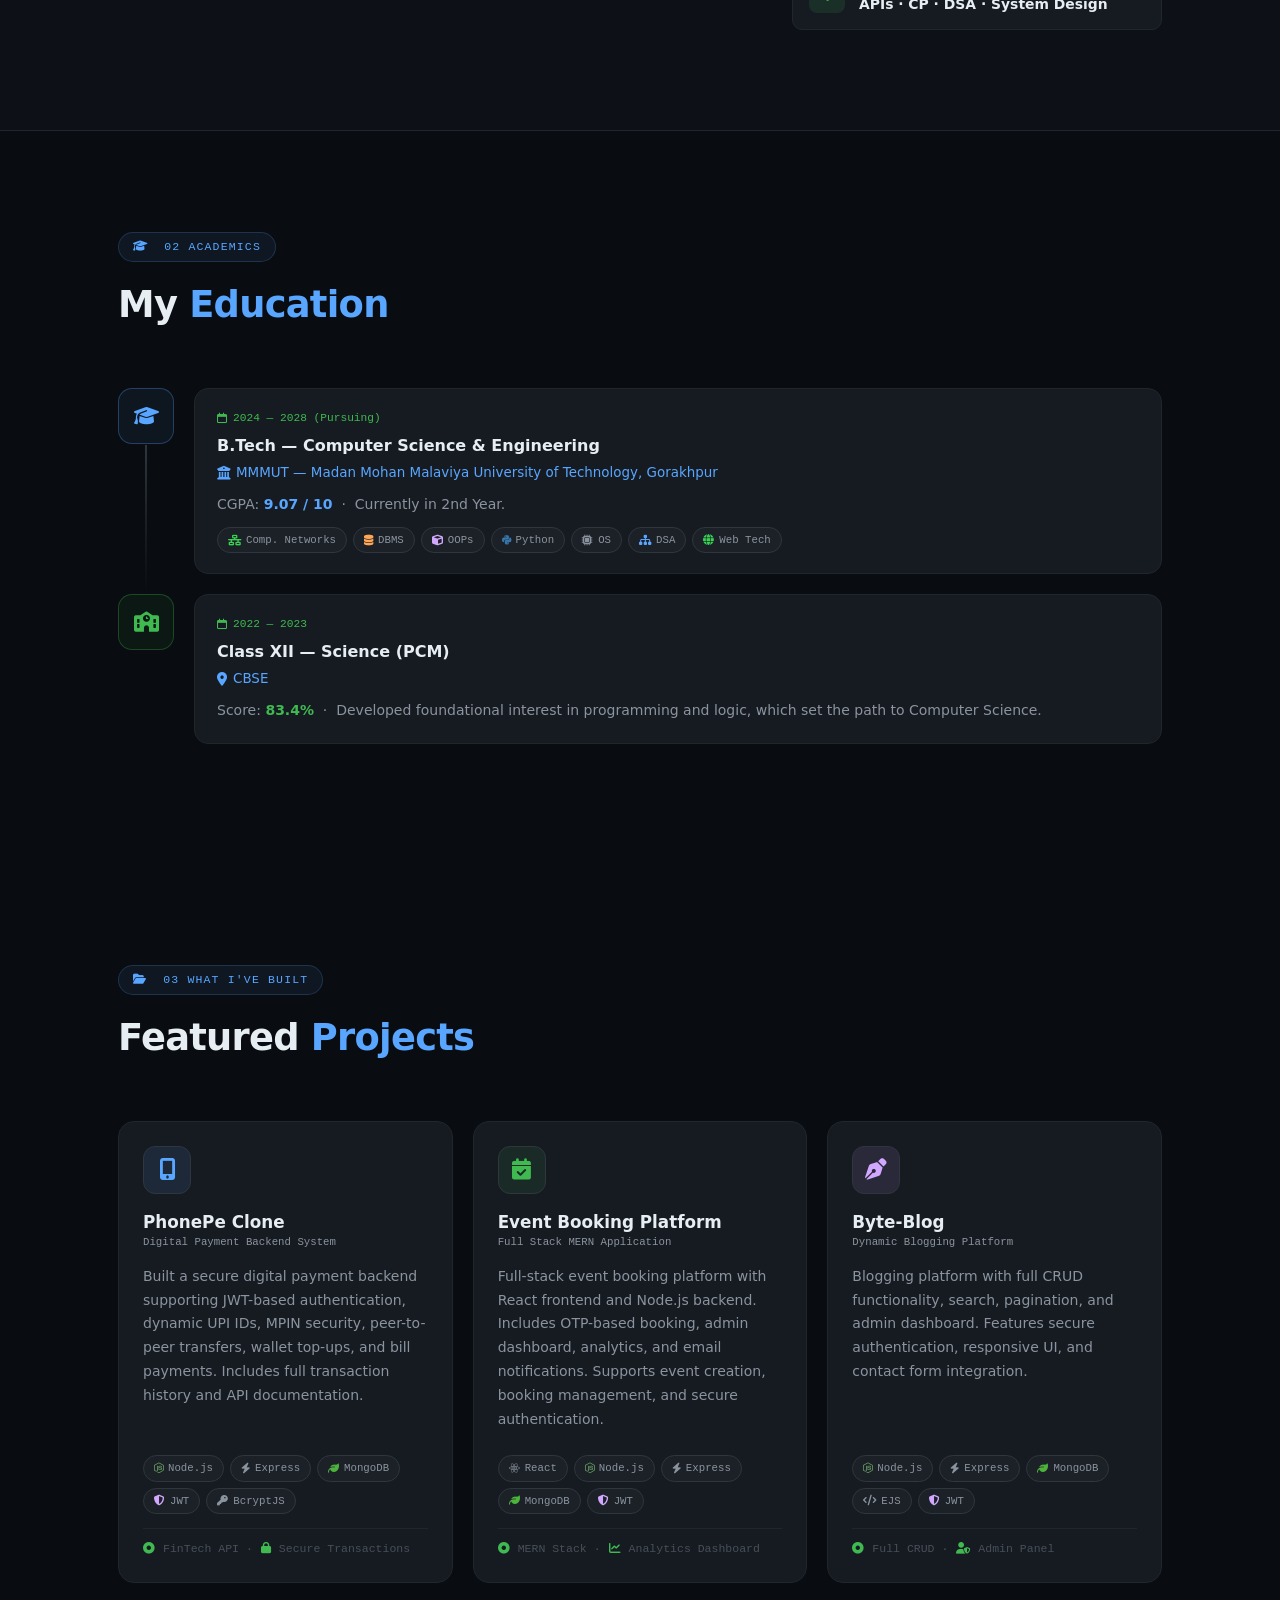
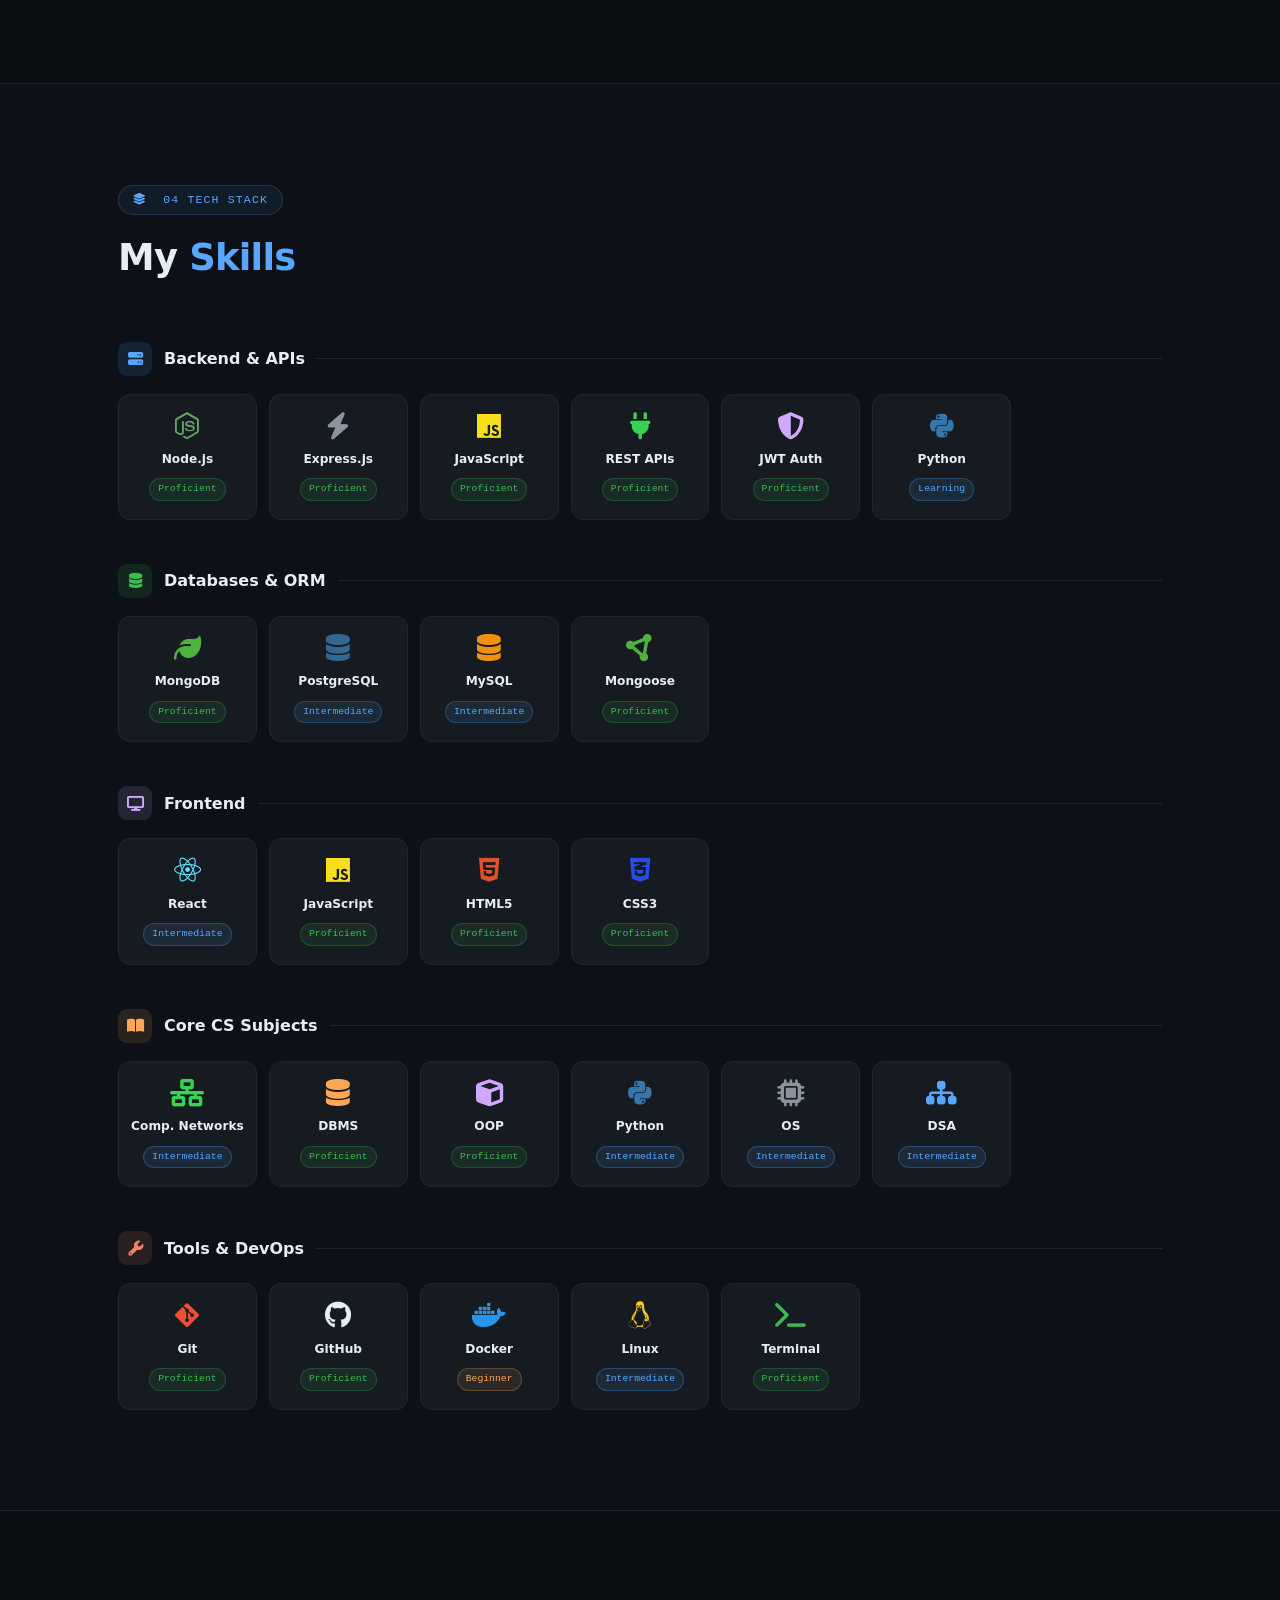
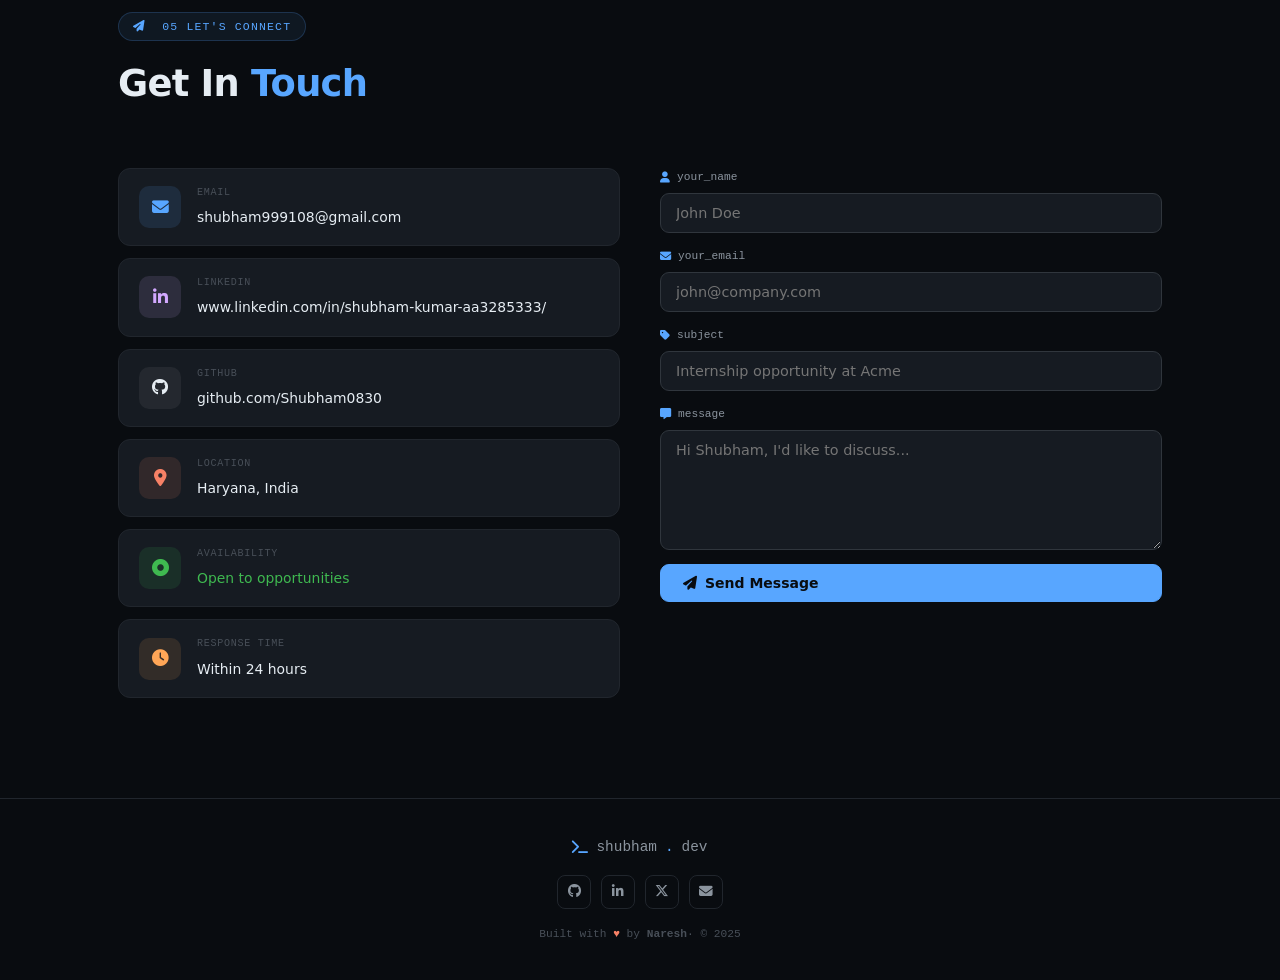
==== commit 2eb4a4f6: "Update index.html" ====
--- a/portfolios/shubham/2hl/index.html
+++ b/portfolios/shubham/2hl/index.html
@@ -402,7 +402,7 @@
 
       <div class="c-cards reveal sl">
         <div class="c-card"><div class="c-ico ii-blue"><i class="fa-solid fa-envelope"></i></div><div><small>Email</small><a href="mailto:shubham999108@gmail.com">shubham999108@gmail.com</a></div></div>
-        <div class="c-card"><div class="c-ico ii-purple"><i class="fa-brands fa-linkedin-in"></i></div><div><small>LinkedIn</small><a href="https://www.linkedin.com/in/shubham-kumar-aa3285333/">linkedin.com/in/naresh-kumarcs/</a></div></div>
+        <div class="c-card"><div class="c-ico ii-purple"><i class="fa-brands fa-linkedin-in"></i></div><div><small>LinkedIn</small><a href="https://www.linkedin.com/in/shubham-kumar-aa3285333/">www.linkedin.com/in/shubham-kumar-aa3285333/</a></div></div>
         <div class="c-card"><div class="c-ico" style="background:rgba(255,255,255,.06);color:var(--text)"><i class="fa-brands fa-github"></i></div><div><small>GitHub</small><a href="https://github.com/Shubham0830">github.com/Shubham0830</a></div></div>
         <div class="c-card"><div class="c-ico ii-red"><i class="fa-solid fa-location-dot"></i></div><div><small>Location</small><span>Haryana, India</span></div></div>
         <div class="c-card"><div class="c-ico ii-green"><i class="fa-solid fa-circle-dot"></i></div><div><small>Availability</small><span style="color:var(--green)">Open to opportunities</span></div></div>
@@ -428,7 +428,7 @@
 <footer>
   <div class="container">
     <div class="footer-inner">
-      <div class="footer-logo"><i class="fa-solid fa-terminal" style="color:var(--accent)"></i>naresh<span class="fl-dot">.</span>dev</div>
+      <div class="footer-logo"><i class="fa-solid fa-terminal" style="color:var(--accent)"></i>shubham<span class="fl-dot">.</span>dev</div>
       <div class="footer-soc">
         <a href="https://github.com/Shubham0830" title="GitHub"><i class="fa-brands fa-github"></i></a>
         <a href="https://www.linkedin.com/in/shubham-kumar-aa3285333/" title="LinkedIn"><i class="fa-brands fa-linkedin-in"></i></a>
@@ -442,4 +442,4 @@
 
    <script src="portfolio.js"></script>
 </body>
-</html>+</html>
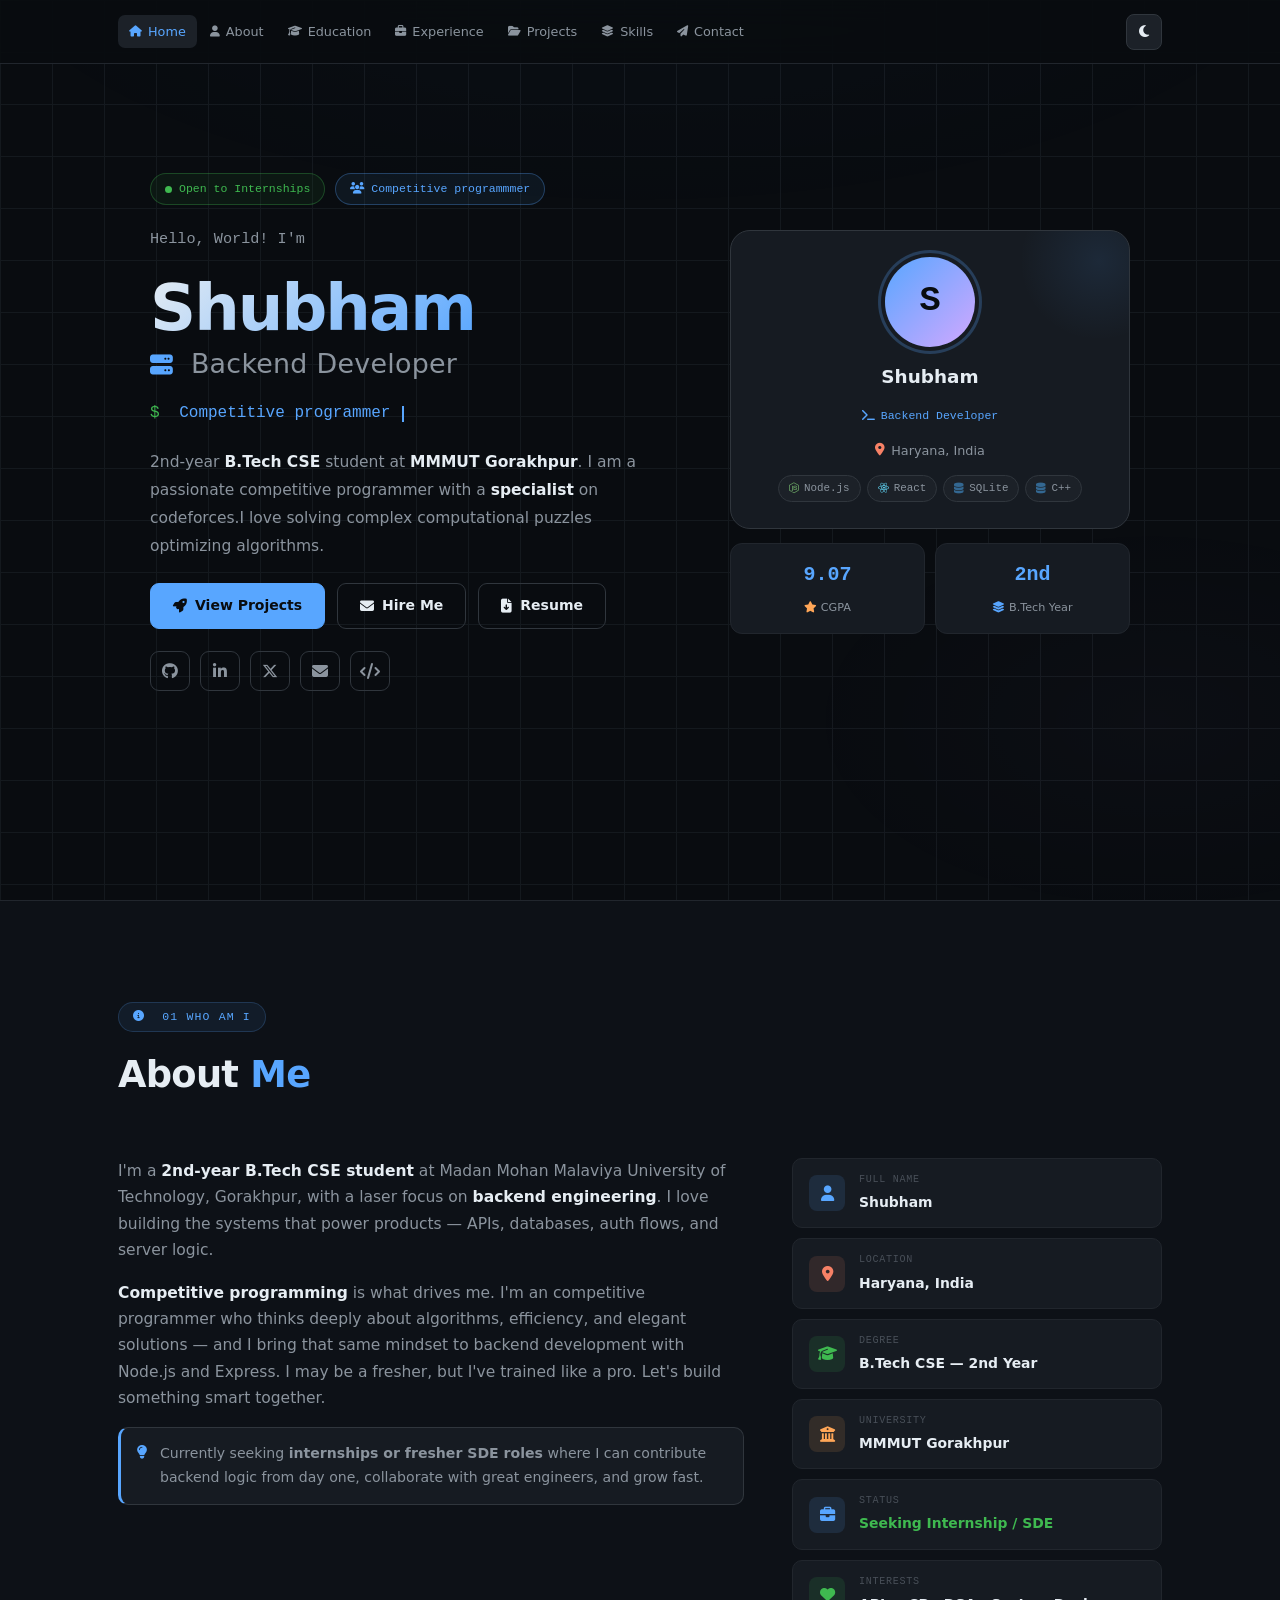
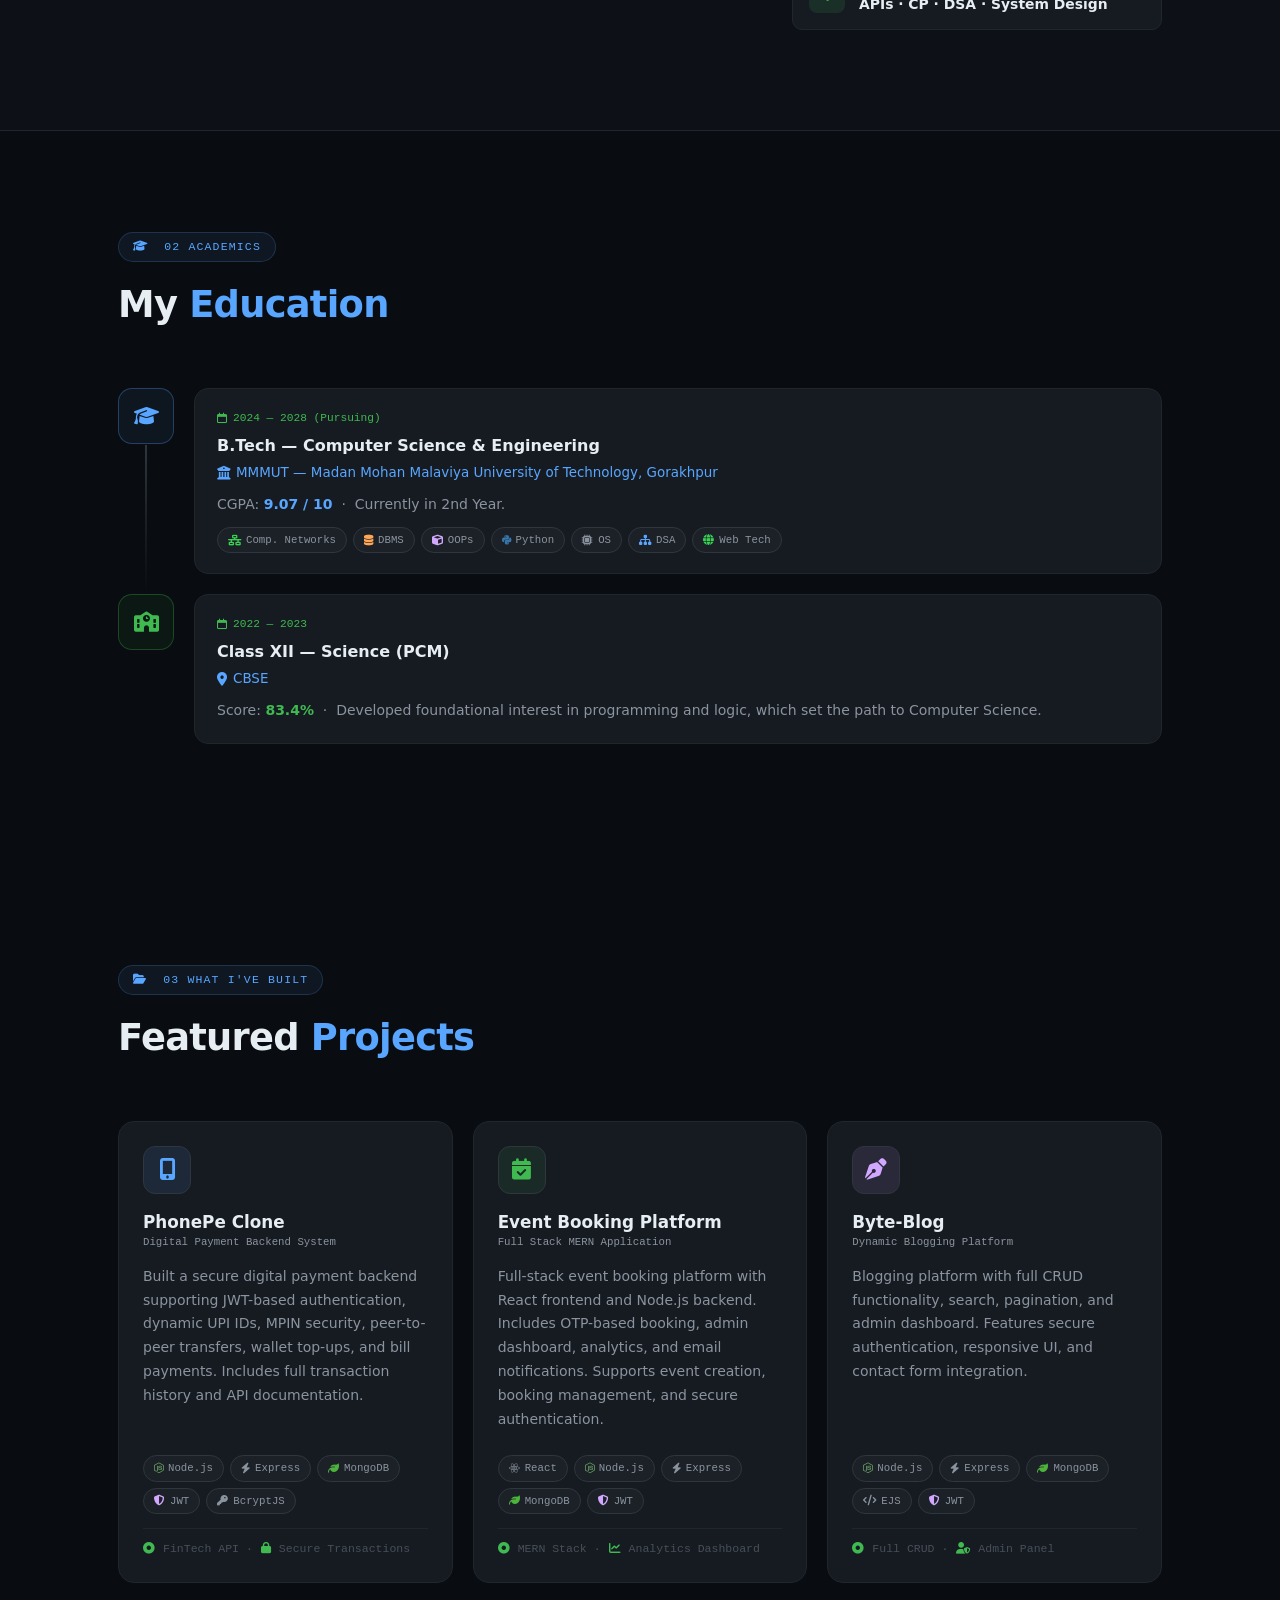
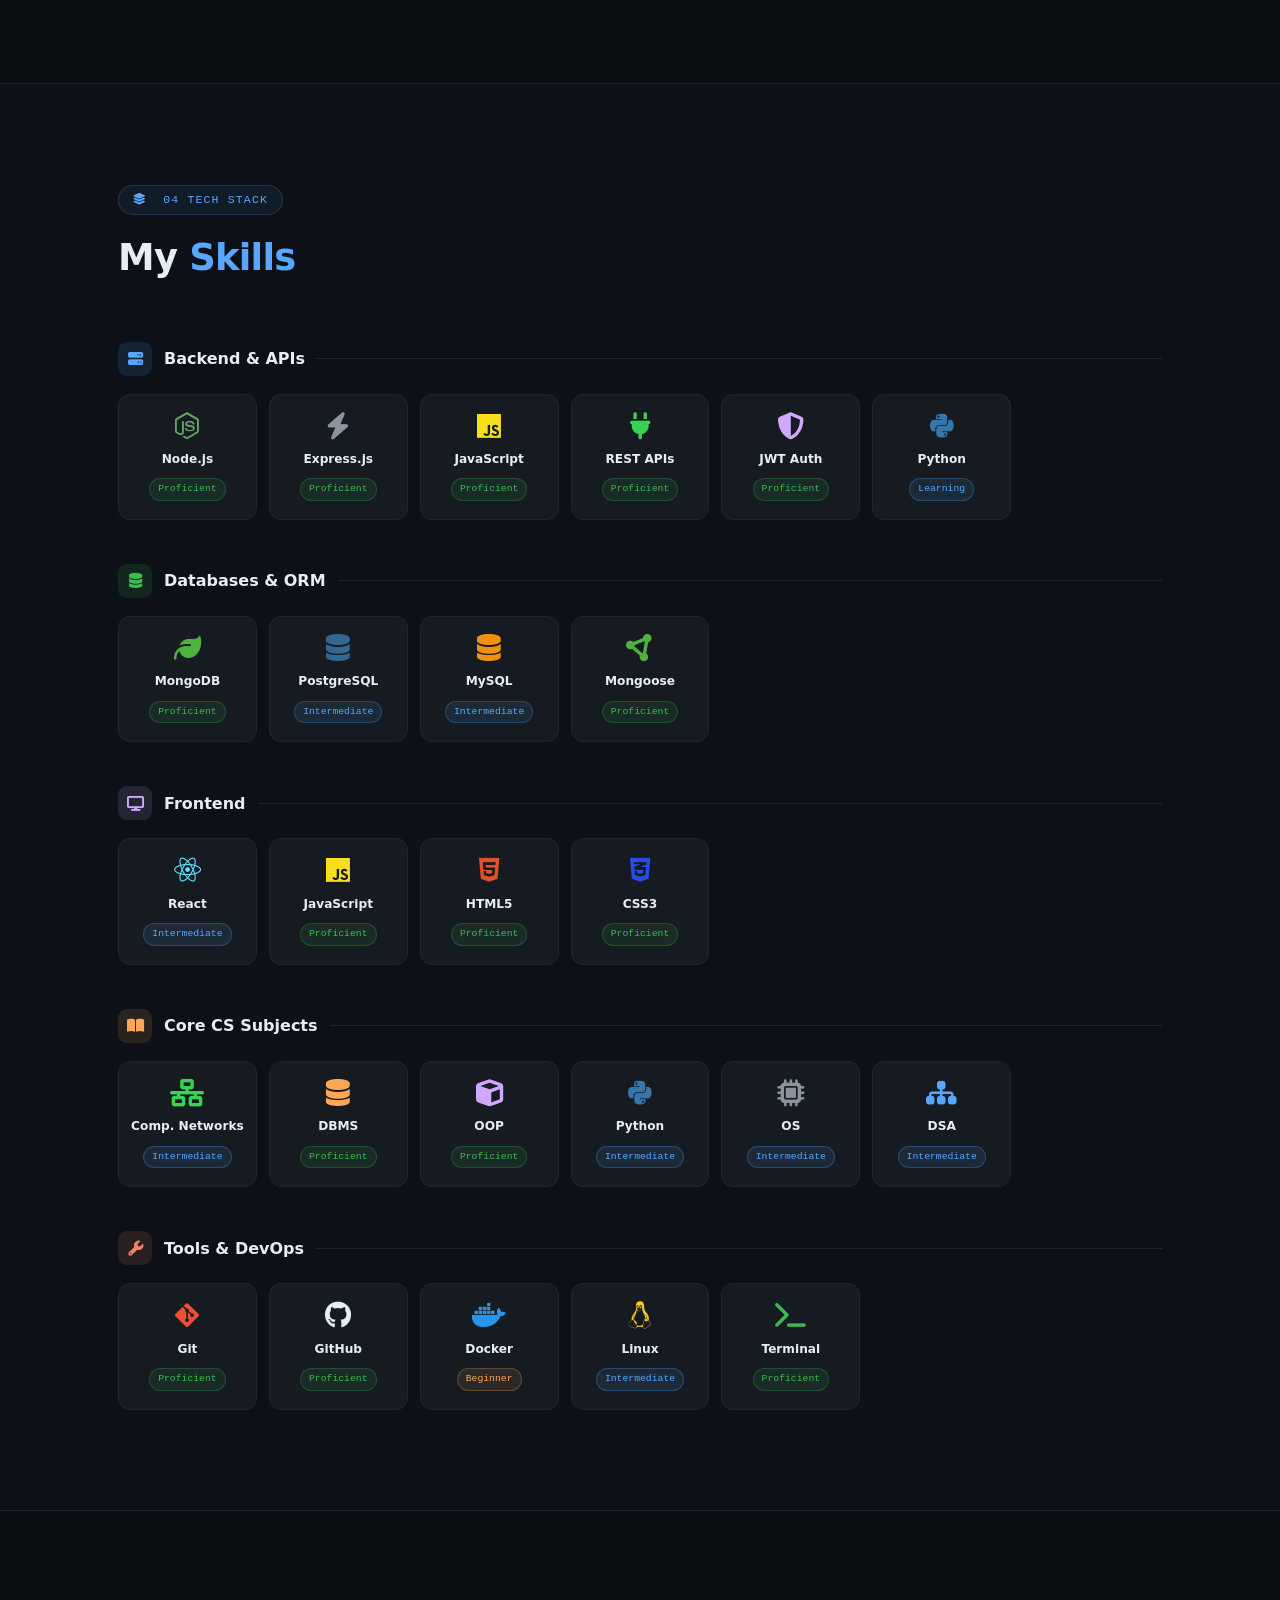
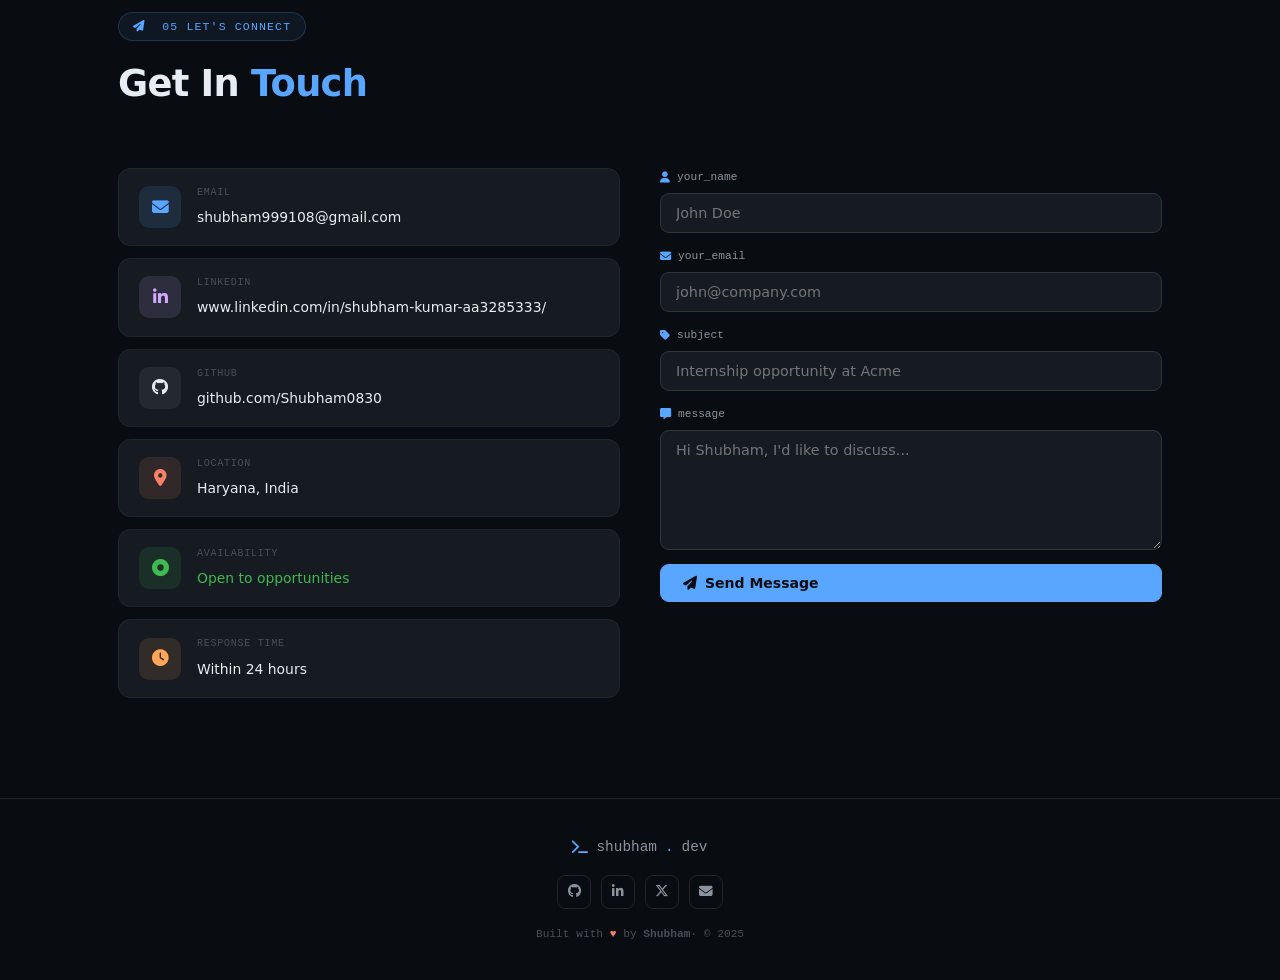
==== commit 9b3cc8eb: "Update index.html" ====
--- a/portfolios/shubham/2hl/index.html
+++ b/portfolios/shubham/2hl/index.html
@@ -435,7 +435,7 @@
         <a href="#" title="Twitter"><i class="fa-brands fa-x-twitter"></i></a>
         <a href="mailto:shubham999108@gmail.com" title="Email"><i class="fa-solid fa-envelope"></i></a>
       </div>
-      <div class="footer-copy">Built with <span>♥</span> by <strong>Naresh</strong>· © 2025</div>
+      <div class="footer-copy">Built with <span>♥</span> by <strong>Shubham</strong>· © 2025</div>
     </div>
   </div>
 </footer>
